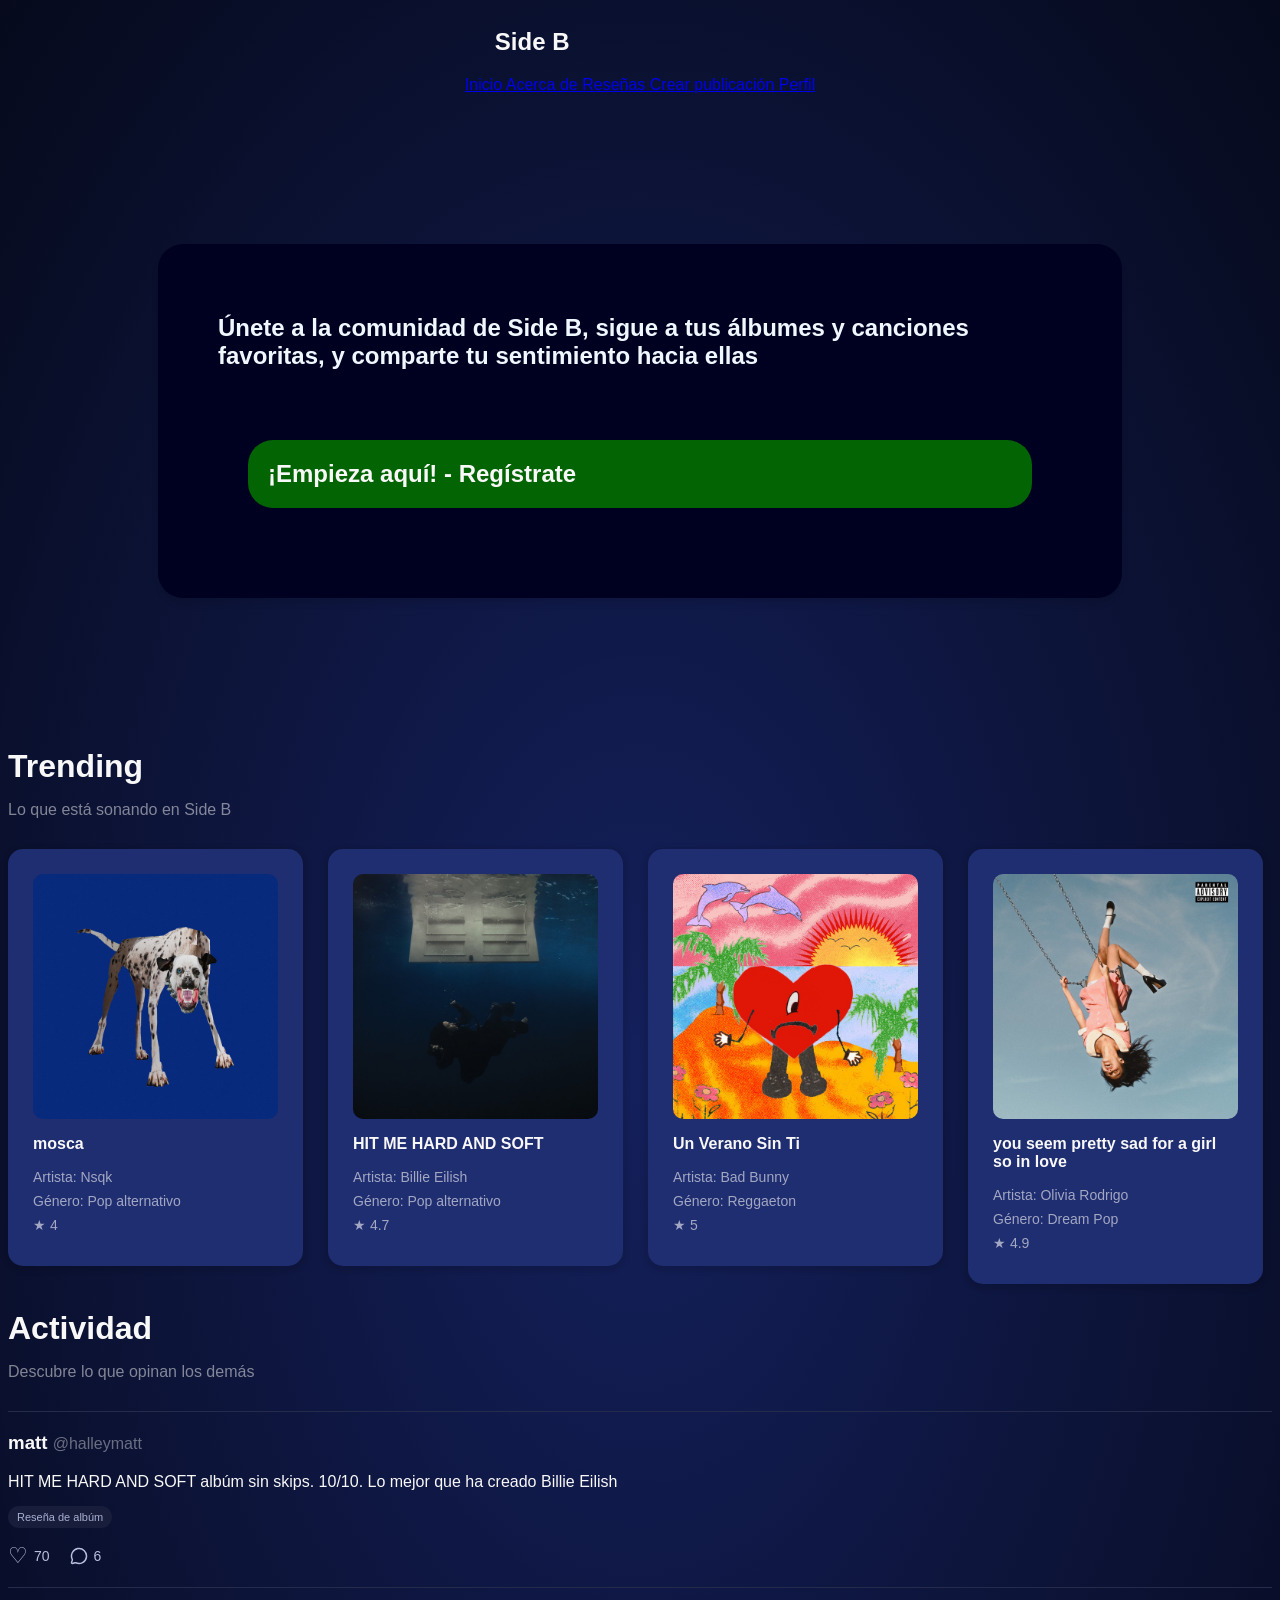
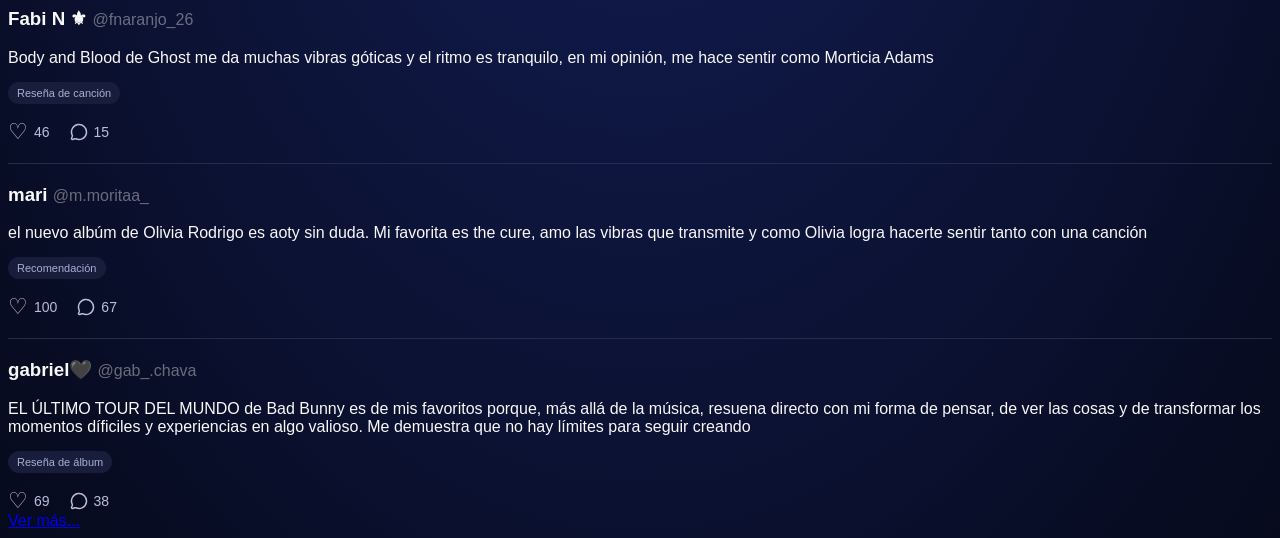
==== html/index.html @ 4a43f132 "Cambio en imagenes de index" ====
<!DOCTYPE html>
<html lang="es">
<head>
    <link rel="stylesheet" href="/css/style.css" >
    <meta charset="UTF-8">
    <meta name="viewport" content="width=device-width, initial-scale=1.0">
    <title>
        Side B
    </title>
</head>
<body>
    <!--Navegador de la página-->
    <nav>
        <div class="navegacion">
        <h1 id="side-b">
            Side B
        </h1>
        <a href="index.html">
            Inicio
        </a>
        <a href="acerca-de.html">
            Acerca de
        </a>
        <a href="resenas.html">
            Reseñas
        </a>
        <a href="crear-publicacion.html">
            Crear publicación
        </a>
        <a href="perfil.html">
            Perfil
        </a>
        </div>
    </nav>
    <!--Biografía de la página-->
    <header>
        <h2 id="biografia">
            Únete a la comunidad de Side B, sigue a tus álbumes y canciones favoritas, y comparte tu sentimiento hacia ellas
        </h2>
        <h2 id="registrate">
            ¡Empieza aquí! - Regístrate
        </h2>

    </header>
    <!--Sección principal de la página-->
    <main>
        <section id="secciones">
            <!--Reseñas en tendencia-->
        <h2>
            Trending
        </h2>
        <p>
            Lo que está sonando en Side B
        </p>
        </section>
        <div class="albumes">

            <!--Álbum Mosca-->
            <div class="album">
                <img 
                    src="/imgs/mosca.jpg"
                    alt="portada-mosca-nsqk">
                    <h3>
                        mosca
                    </h3>
                    <p>
                        Artista: Nsqk
                    </p>
                    <p>
                        Género: Pop alternativo
                    </p>
                    <p>
                        ★ 4
                    </p>
            </div>

            <!--Álbum HIT ME HARD AND SOFT-->
            <div class="album">
                <img 
                    src="/imgs/hmhas.jpg"
                    alt="portada-hit-me-hard-and-soft-billie-eilish">
                    <h3>
                        HIT ME HARD AND SOFT
                    </h3>
                    <p>
                        Artista: Billie Eilish
                    </p>
                    <p>
                        Género: Pop alternativo
                    </p>
                    <p>
                        ★ 4.7
                    </p>
            </div>

            <!--Álbum Un Veran Sin Ti-->
            <div class="album">
                <img 
                    src="/imgs/uvst.jpg"
                    alt="portada-un-verano-sin-ti-bad-bunny">
                    <h3>
                        Un Verano Sin Ti
                    </h3>
                    <p>
                        Artista: Bad Bunny
                    </p>
                    <p>
                        Género: Reggaeton
                    </p>
                    <p>
                        ★ 5
                    </p>
            </div>

            <!--Álbum you seem pretty sad for a girl so in love-->
            <div class="album">
                <img 
                    src="/imgs/yspsfagsil.jpg"
                    alt="portada-you-seem-pretty-sad-for-a-girl-so-in-love-olivia-rodrigo">
                    <h3>
                        you seem pretty sad for a girl so in love
                    </h3>
                    <p>
                        Artista: Olivia Rodrigo
                    </p>
                    <p>
                        Género: Dream Pop
                    </p>
                    <p>
                        ★ 4.9
                    </p>
            </div>
        </div>

        <!--Actividad de otros usuarios-->
        <section id="secciones">
            <h2>
                Actividad
            </h2>
            <p>
                Descubre lo que opinan los demás
            </p>
            <hr>
        </section>

        <!--Publicaciones de la comunidad-->
        <div class="publicaciones">
            <article class="publicacion">
                <h3>
                    matt <span class="username">@halleymatt</span>
                </h3>
                <p>
                    HIT ME HARD AND SOFT albúm sin skips. 10/10. Lo mejor que ha creado Billie Eilish
                </p>
                <span class="categoria">Reseña de albúm</span>
                <div class="interacciones">
                <span class="likes">
                    <span class="corazon">♡</span> 70 
                </span>
                <span class="comentarios">
                    <svg xmlns="http://www.w3.org/2000/svg" width="24" height="24" viewBox="0 0 24 24" fill="none" stroke="currentColor" stroke-width="2" stroke-linecap="round" stroke-linejoin="round" class="lucide lucide-message-circle preview-icon"><path d="M2.992 16.342a2 2 0 0 1 .094 1.167l-1.065 3.29a1 1 0 0 0 1.236 1.168l3.413-.998a2 2 0 0 1 1.099.092 10 10 0 1 0-4.777-4.719"/></svg>
                6 
                </span>
                </div>
            </article>

            <hr>

            <article class="publicacion">
                <h3>
                    Fabi N ⚜ <span class="username">@fnaranjo_26</span>
                </h3>
                <p>
                    Body and Blood de Ghost me da muchas vibras góticas y el ritmo es tranquilo, en mi opinión, me hace sentir como Morticia Adams
                </p>
                <span class="categoria">Reseña de canción</span>
                <div class="interacciones">
                <span class="likes">
                    <span class="corazon">♡</span> 46 
                </span>
                <span class="comentarios">
                    <svg xmlns="http://www.w3.org/2000/svg" width="24" height="24" viewBox="0 0 24 24" fill="none" stroke="currentColor" stroke-width="2" stroke-linecap="round" stroke-linejoin="round" class="lucide lucide-message-circle preview-icon"><path d="M2.992 16.342a2 2 0 0 1 .094 1.167l-1.065 3.29a1 1 0 0 0 1.236 1.168l3.413-.998a2 2 0 0 1 1.099.092 10 10 0 1 0-4.777-4.719"/></svg>
                15 
                </span>
                </div>
            </article>
            
            <hr>

            <article class="publicacion">
                <h3>
                    mari <span class="username">@m.moritaa_</span>
                </h3>
                <p>
                    el nuevo albúm de Olivia Rodrigo es aoty sin duda. Mi favorita es the cure, amo las vibras que transmite y como Olivia logra hacerte sentir tanto con una canción
                </p>
                <span class="categoria">Recomendación</span>
                <div class="interacciones">
                <span class="likes">
                    <span class="corazon">♡</span> 100 
                </span>
                <span class="comentarios">
                    <svg xmlns="http://www.w3.org/2000/svg" width="24" height="24" viewBox="0 0 24 24" fill="none" stroke="currentColor" stroke-width="2" stroke-linecap="round" stroke-linejoin="round" class="lucide lucide-message-circle preview-icon"><path d="M2.992 16.342a2 2 0 0 1 .094 1.167l-1.065 3.29a1 1 0 0 0 1.236 1.168l3.413-.998a2 2 0 0 1 1.099.092 10 10 0 1 0-4.777-4.719"/></svg>
                67 
                </span>
                </div>
            </article>
            
            <hr>

            <article class="publicacion">
                <h3>
                    gabriel🖤 <span class="username">@gab_.chava</span>
                </h3>
                <p>
                    EL ÚLTIMO TOUR DEL MUNDO de Bad Bunny es de mis favoritos porque, más allá de la música, 
                    resuena directo con mi forma de pensar, de ver las cosas y de transformar los momentos
                     díficiles y experiencias en algo valioso. Me demuestra que no hay límites para seguir 
                     creando
                </p>
                <span class="categoria">Reseña de álbum</span>
                <div class="interacciones">
                <span class="likes">
                    <span class="corazon">♡</span> 69 
                </span>
                <span class="comentarios">
                    <svg xmlns="http://www.w3.org/2000/svg" width="24" height="24" viewBox="0 0 24 24" fill="none" stroke="currentColor" stroke-width="2" stroke-linecap="round" stroke-linejoin="round" class="lucide lucide-message-circle preview-icon"><path d="M2.992 16.342a2 2 0 0 1 .094 1.167l-1.065 3.29a1 1 0 0 0 1.236 1.168l3.413-.998a2 2 0 0 1 1.099.092 10 10 0 1 0-4.777-4.719"/></svg>
                38 
                </span>
                </div>
            </article>
        </div>
        <div>
            <a href="reseñas.html">Ver más...</a>
        </div>
    </main>
</body>
 
</html>
---- css/style.css ----
body{
    font-family: arial;
    color: rgba(249, 248, 248);
    background: radial-gradient(#14205c, #060a1c);
    
}
nav{
    display: flex;
    justify-content: center;
    align-items: center;
    
}
.navegacion{
    padding: 0px 35px 0px 35px;
}
#side-b{
    padding: 0px 67px 0px 30px;
}
#biografia{
    color:aliceblue;
    
}
#registrate{
    background-color: rgb(3, 100, 3);
    padding: 20px;
    margin: 70px 50px 50px 30px;
    border-radius: 25px;
    transition: transform 0.3s ease;
}
#registrate:hover{
    transform: translateY(-5px)
}
header{
    background-color: rgb(0, 0, 33);
    border-radius: 25px;
    box-shadow: 0 6px 6px rgba(0, 0, 0, 0.1);
    padding: 40px;
    padding-top: 50px;
    padding-left: 60px;
    margin: 150px;
}
#secciones h2{
    font-size: 32px;
    margin-bottom: 0px;
}
#secciones p{
    font-size: 16px;
    margin-bottom: 30px;
    opacity: 50%;
}
.albumes{
    display: flex; 
    flex-direction: row;
    gap: 25px;
    align-items: flex-start;
}
.album{
    background-color:#1f2d71 ;
    padding: 25px;
    width: 295px;
    justify-content: center;
    border-radius: 15px;
    box-sizing: border-box;
    box-shadow: 0 2px 4px 4px rgba(0, 0, 0, 0.1);
    transition: transform 0.3s ease;
}
.album:hover{
    transform: translateY(-5px);
}
.album img{
    width: 100%;
    aspect-ratio: 1 / 1;
    object-fit: cover;
    border-radius: 10px;
    display: block;
}
.album h3{
    font-size: 16px;
}
.album p{
    font-size: 14px;
    margin: 8px 0;
    opacity: 60%;
}
.categoria {
    font-size: 11px;
    color: #a9afd0;
    background-color: #171d3b;
    padding: 5px 9px;
    border-radius: 20px;
    white-space: nowrap;
}
.interacciones{
    display: flex;
    align-items: center;
    gap: 20px;
    margin-top: 20px;
    color: #b8bfdc;
    font-size: 14px;
}
.likes,
.comentarios {
    display: inline-flex;
    align-items: center;
    gap: 6px;
}

.corazon {
    font-size: 22px;
    line-height: 1;
}

.comentarios svg {
    width: 18px;
    height: 18px;
    flex-shrink: 0;
}
hr{
    border: none;
    border-top: 1.5px solid #252b4a;
    margin: 20px 0;
}
.username{
    opacity: 40%;
    font-weight: lighter;
    font-size: 16px;
}
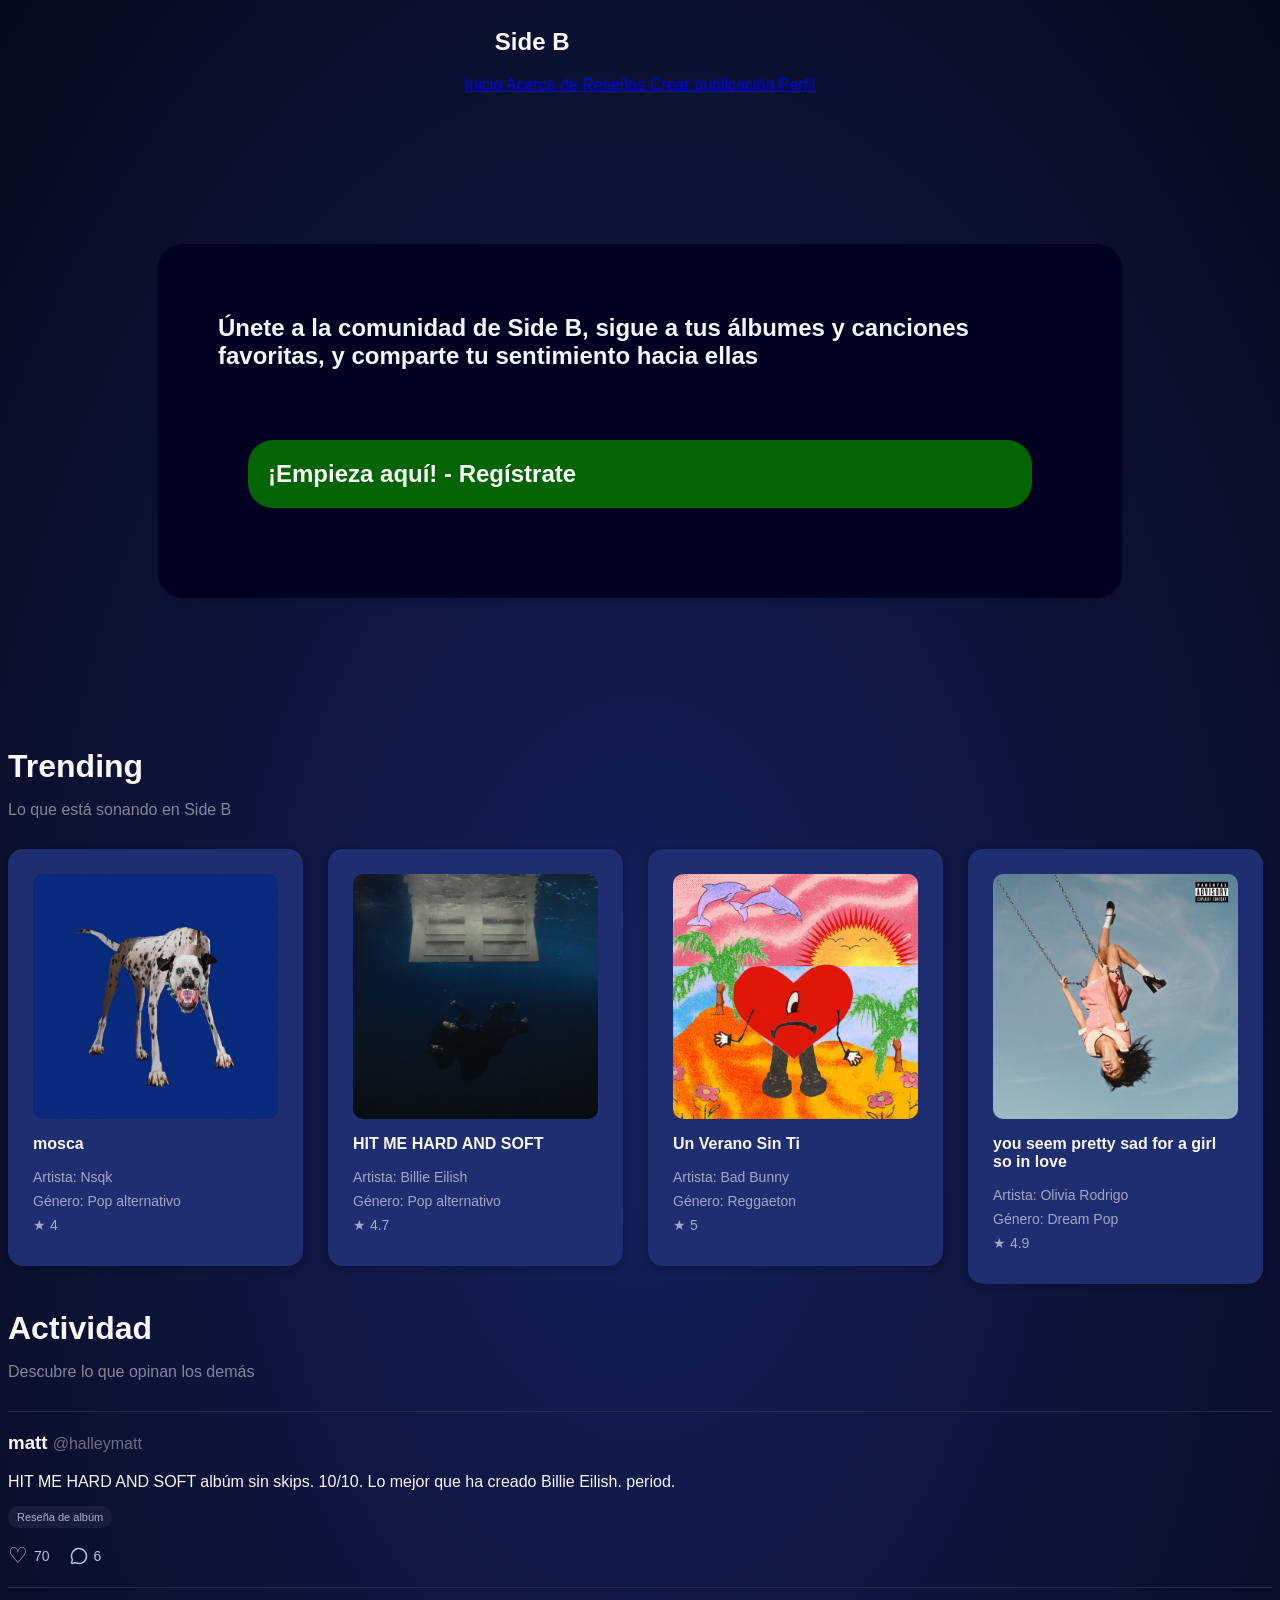
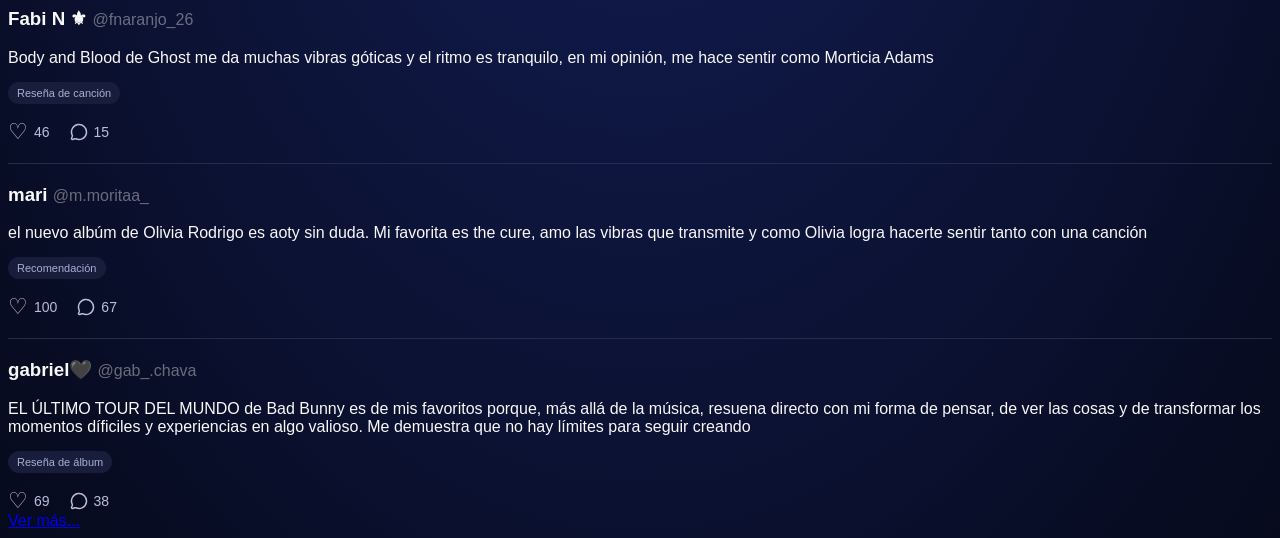
==== commit 6166827d: "Se añadieron comentarios a los archivos" ====
--- a/html/index.html
+++ b/html/index.html
@@ -9,7 +9,7 @@
     </title>
 </head>
 <body>
-    <!--Navegador de la página-->
+    <!--Navegador de secciones-->
     <nav>
         <div class="navegacion">
         <h1 id="side-b">
@@ -32,7 +32,7 @@
         </a>
         </div>
     </nav>
-    <!--Biografía de la página-->
+    <!--Breve biografía de la página-->
     <header>
         <h2 id="biografia">
             Únete a la comunidad de Side B, sigue a tus álbumes y canciones favoritas, y comparte tu sentimiento hacia ellas
@@ -57,18 +57,23 @@
 
             <!--Álbum Mosca-->
             <div class="album">
+                <!--Portada del album-->
                 <img 
                     src="/imgs/mosca.jpg"
                     alt="portada-mosca-nsqk">
+                    <!--Nombre del album-->
                     <h3>
                         mosca
                     </h3>
+                    <!--Nombre del artista-->
                     <p>
                         Artista: Nsqk
                     </p>
+                    <!--Genero del album-->
                     <p>
                         Género: Pop alternativo
                     </p>
+                    <!--Promedio de reseñas-->
                     <p>
                         ★ 4
                     </p>
@@ -76,18 +81,23 @@
 
             <!--Álbum HIT ME HARD AND SOFT-->
             <div class="album">
+                <!--Portada del album-->
                 <img 
                     src="/imgs/hmhas.jpg"
                     alt="portada-hit-me-hard-and-soft-billie-eilish">
+                    <!--Nombre del album-->
                     <h3>
                         HIT ME HARD AND SOFT
                     </h3>
+                    <!--Nombre del artista-->
                     <p>
                         Artista: Billie Eilish
                     </p>
+                    <!--Genero del album-->
                     <p>
                         Género: Pop alternativo
                     </p>
+                    <!--Promedio de reseñas-->
                     <p>
                         ★ 4.7
                     </p>
@@ -95,18 +105,23 @@
 
             <!--Álbum Un Veran Sin Ti-->
             <div class="album">
+                <!--Portada del album-->
                 <img 
                     src="/imgs/uvst.jpg"
                     alt="portada-un-verano-sin-ti-bad-bunny">
+                    <!--Nombre del album-->
                     <h3>
                         Un Verano Sin Ti
                     </h3>
+                    <!--Nombre del artista-->
                     <p>
                         Artista: Bad Bunny
                     </p>
+                    <!--Genero del album-->
                     <p>
                         Género: Reggaeton
                     </p>
+                    <!--Promedio de reseñas-->
                     <p>
                         ★ 5
                     </p>
@@ -114,18 +129,23 @@
 
             <!--Álbum you seem pretty sad for a girl so in love-->
             <div class="album">
+                <!--Portada del album-->
                 <img 
                     src="/imgs/yspsfagsil.jpg"
                     alt="portada-you-seem-pretty-sad-for-a-girl-so-in-love-olivia-rodrigo">
+                    <!--Nombre del album-->
                     <h3>
                         you seem pretty sad for a girl so in love
                     </h3>
+                    <!--Nombre del artista-->
                     <p>
                         Artista: Olivia Rodrigo
                     </p>
+                    <!--Genero del album-->
                     <p>
                         Género: Dream Pop
                     </p>
+                    <!--Promedio de reseñas-->
                     <p>
                         ★ 4.9
                     </p>
@@ -146,13 +166,17 @@
         <!--Publicaciones de la comunidad-->
         <div class="publicaciones">
             <article class="publicacion">
+                <!--Nombre de usuario-->
                 <h3>
                     matt <span class="username">@halleymatt</span>
                 </h3>
-                <p>
-                    HIT ME HARD AND SOFT albúm sin skips. 10/10. Lo mejor que ha creado Billie Eilish
-                </p>
+                <!--Contenido de la publicacion-->
+                <p>
+                    HIT ME HARD AND SOFT albúm sin skips. 10/10. Lo mejor que ha creado Billie Eilish. period.
+                </p>
+                <!--Categoria de la publicacion-->
                 <span class="categoria">Reseña de albúm</span>
+                <!--Apartado de likes y comentarios-->
                 <div class="interacciones">
                 <span class="likes">
                     <span class="corazon">♡</span> 70 
@@ -167,13 +191,17 @@
             <hr>
 
             <article class="publicacion">
+                <!--Nombre de usuario-->
                 <h3>
                     Fabi N ⚜ <span class="username">@fnaranjo_26</span>
                 </h3>
+                <!--Contenido de la publicacion-->
                 <p>
                     Body and Blood de Ghost me da muchas vibras góticas y el ritmo es tranquilo, en mi opinión, me hace sentir como Morticia Adams
                 </p>
+                <!--Categoria de la publicacion-->
                 <span class="categoria">Reseña de canción</span>
+                <!--Apartado de likes y comentarios-->
                 <div class="interacciones">
                 <span class="likes">
                     <span class="corazon">♡</span> 46 
@@ -188,13 +216,17 @@
             <hr>
 
             <article class="publicacion">
+                <!--Nombre de usuario-->
                 <h3>
                     mari <span class="username">@m.moritaa_</span>
                 </h3>
+                <!--Contenido de la publicacion-->
                 <p>
                     el nuevo albúm de Olivia Rodrigo es aoty sin duda. Mi favorita es the cure, amo las vibras que transmite y como Olivia logra hacerte sentir tanto con una canción
                 </p>
+                <!--Categoria de la publicacion-->
                 <span class="categoria">Recomendación</span>
+                <!--Apartado de likes y comentarios-->
                 <div class="interacciones">
                 <span class="likes">
                     <span class="corazon">♡</span> 100 
@@ -209,16 +241,20 @@
             <hr>
 
             <article class="publicacion">
+                <!--Nombre de usuario-->
                 <h3>
                     gabriel🖤 <span class="username">@gab_.chava</span>
                 </h3>
+                <!--Contenido de la publicacion-->
                 <p>
                     EL ÚLTIMO TOUR DEL MUNDO de Bad Bunny es de mis favoritos porque, más allá de la música, 
                     resuena directo con mi forma de pensar, de ver las cosas y de transformar los momentos
                      díficiles y experiencias en algo valioso. Me demuestra que no hay límites para seguir 
                      creando
                 </p>
+                <!--Categoria de la publicacion-->
                 <span class="categoria">Reseña de álbum</span>
+                <!--Apartado de likes y comentarios-->
                 <div class="interacciones">
                 <span class="likes">
                     <span class="corazon">♡</span> 69 
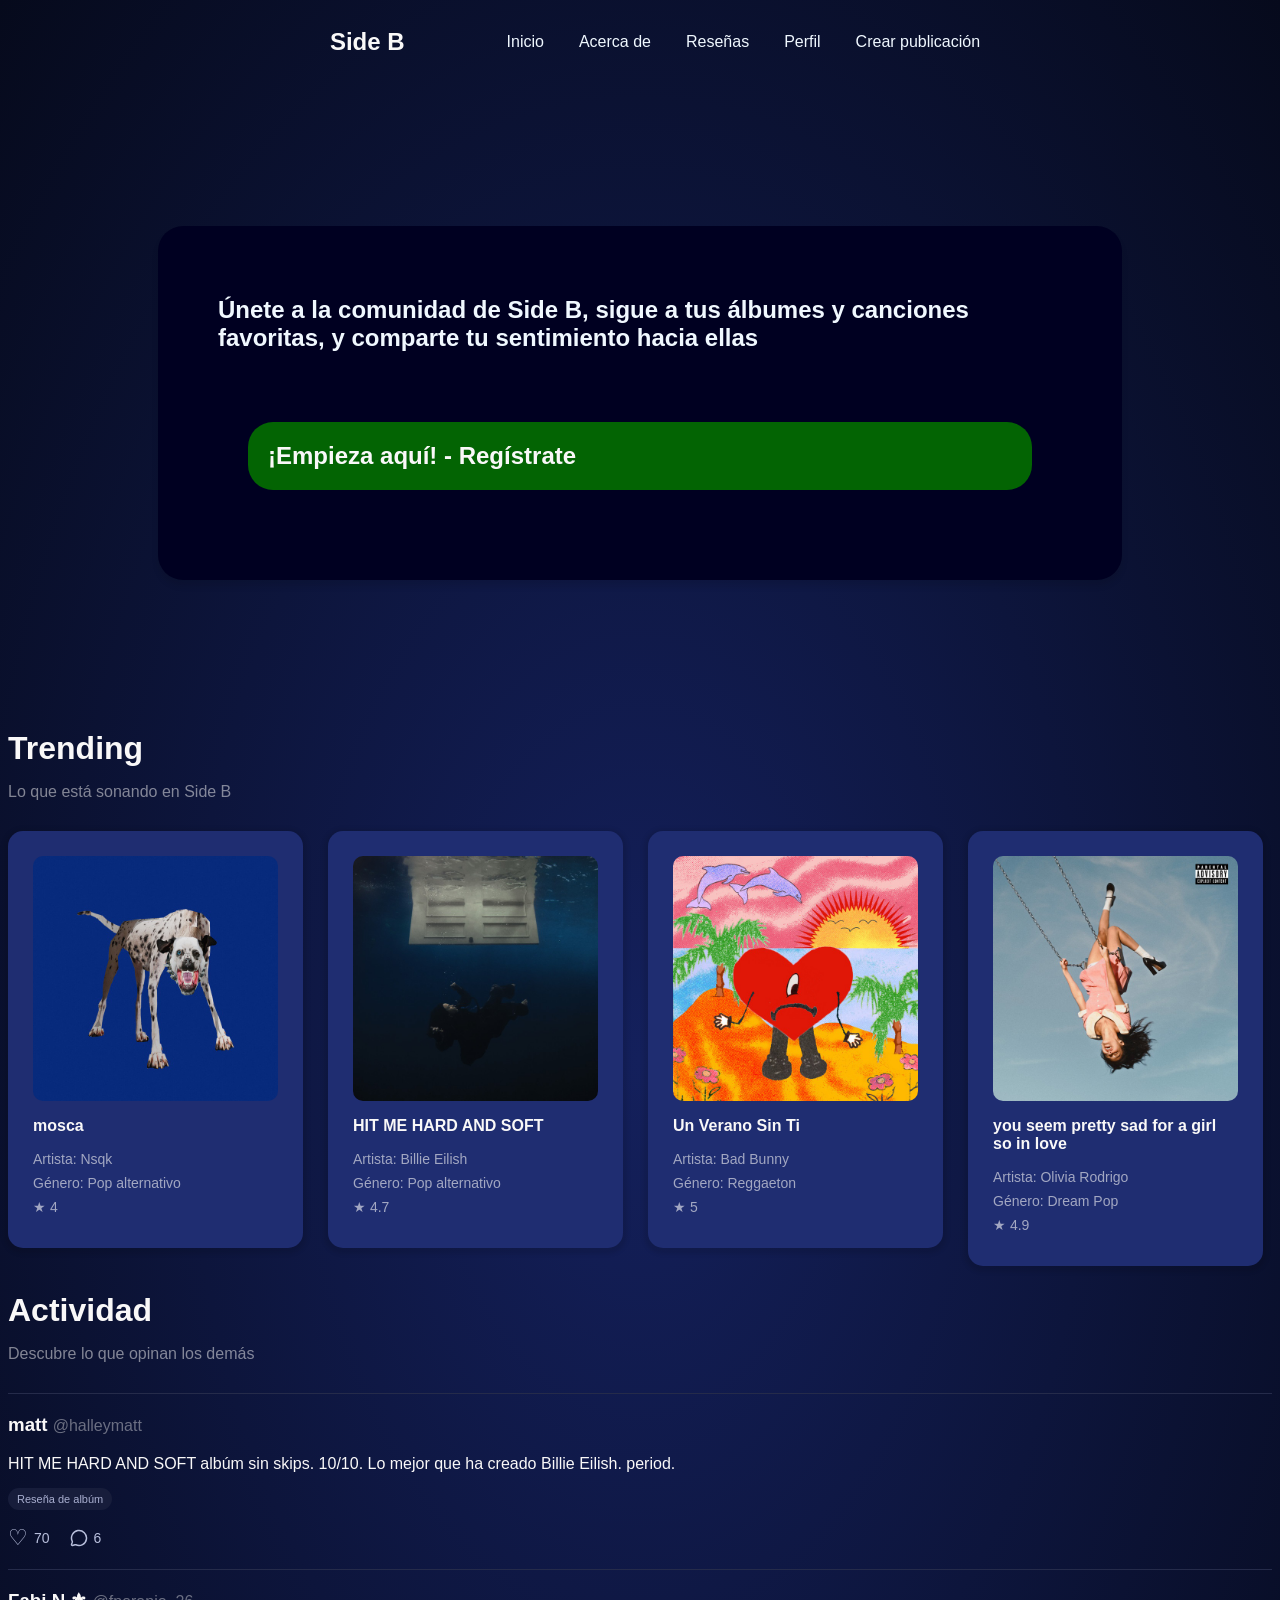
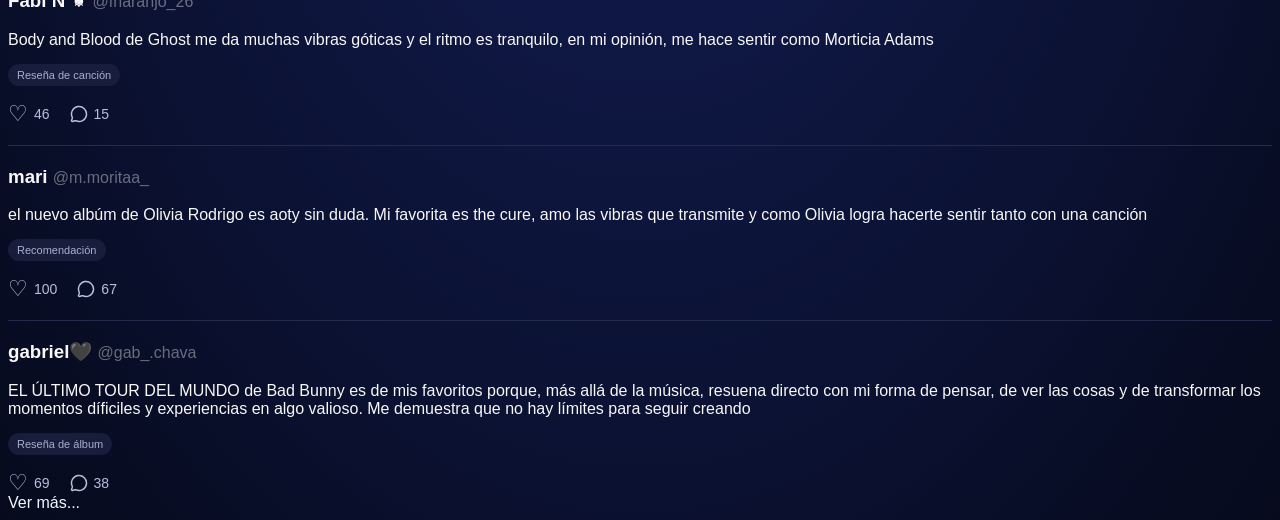
==== commit 4ac4d602: "Se mmodifico el orden de los enlaces de navegacion" ====
--- a/html/index.html
+++ b/html/index.html
@@ -24,11 +24,11 @@
         <a href="resenas.html">
             Reseñas
         </a>
+        <a href="perfil.html">
+            Perfil
+        </a>
         <a href="crear-publicacion.html">
             Crear publicación
-        </a>
-        <a href="perfil.html">
-            Perfil
         </a>
         </div>
     </nav>
@@ -267,7 +267,7 @@
             </article>
         </div>
         <div>
-            <a href="reseñas.html">Ver más...</a>
+            <a href="resenas.html">Ver más...</a>
         </div>
     </main>
 </body>
--- a/css/style.css
+++ b/css/style.css
@@ -10,7 +10,15 @@
     align-items: center;
     
 }
+a{
+    text-decoration: none;
+    color: rgb(240, 248, 255);
+}
 .navegacion{
+    display: flex;
+    justify-content: center;
+    align-items: center;
+    gap: 35px;
     padding: 0px 35px 0px 35px;
 }
 #side-b{
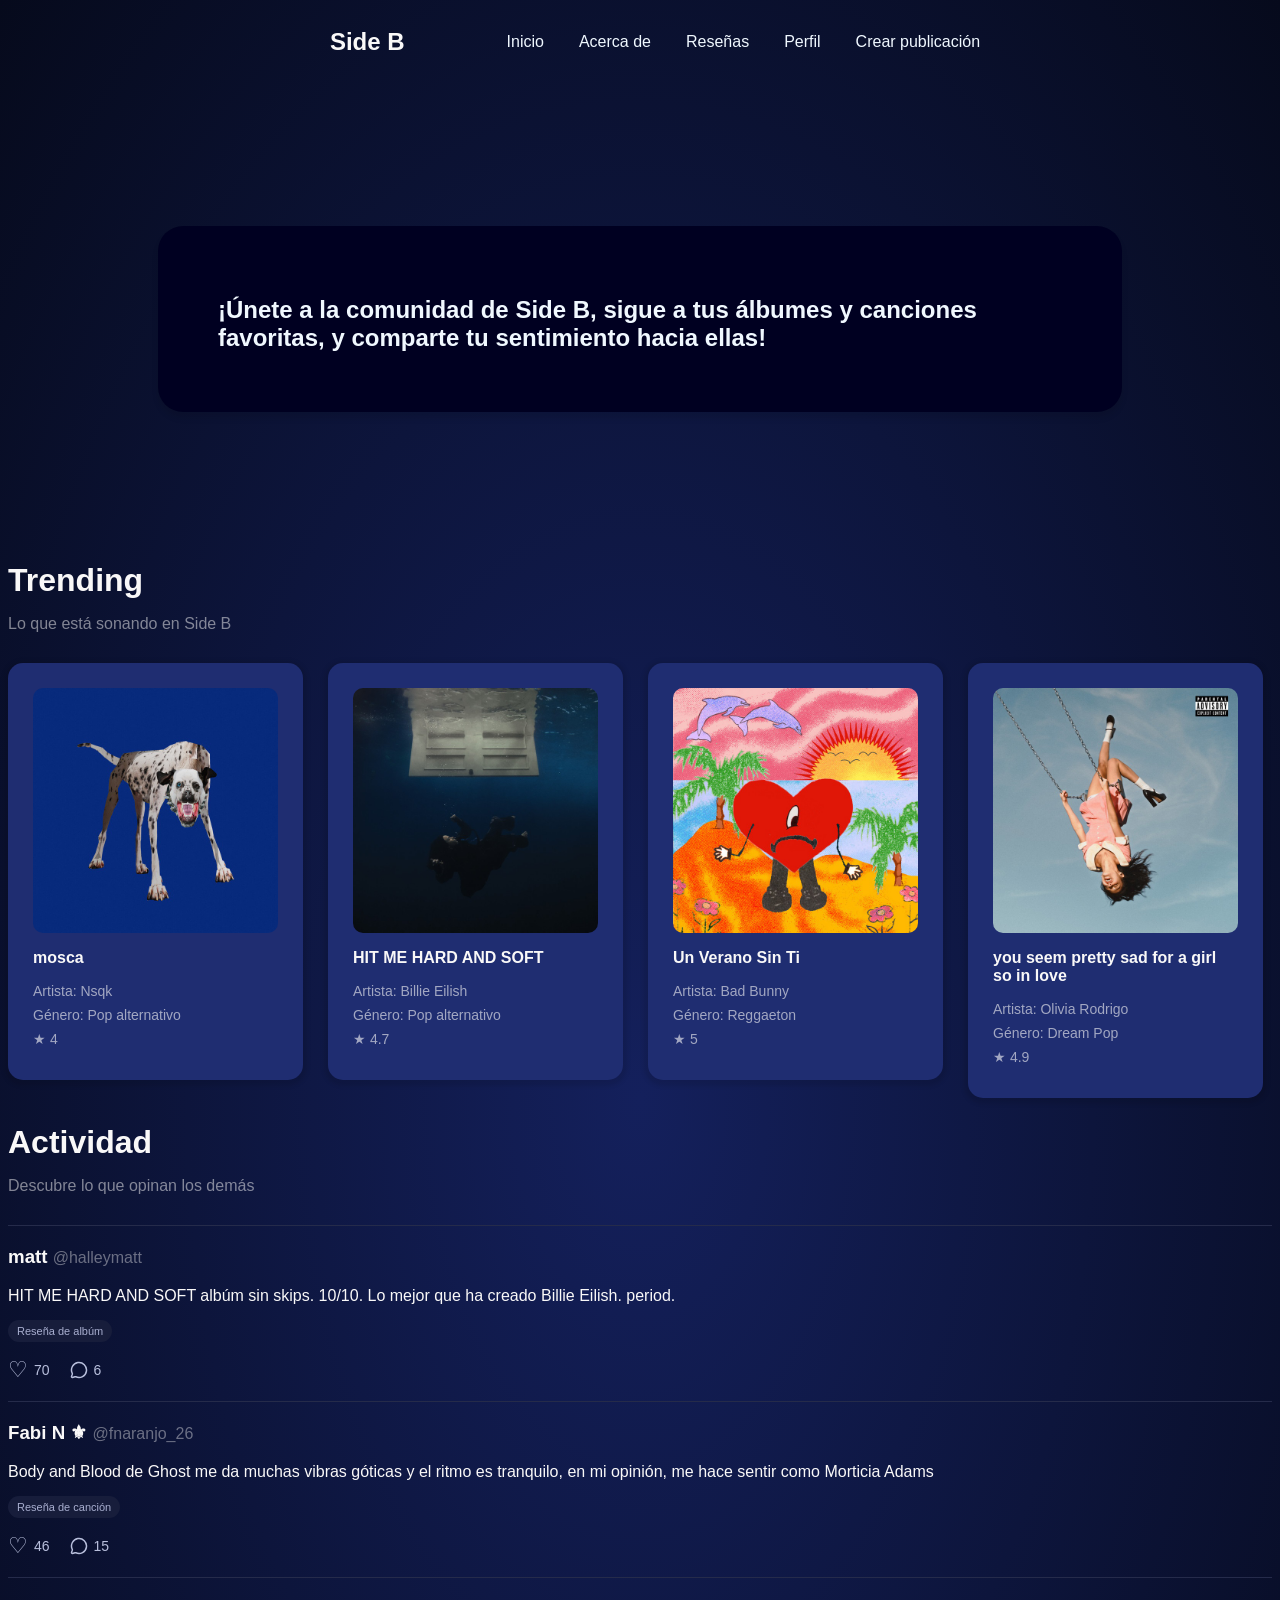
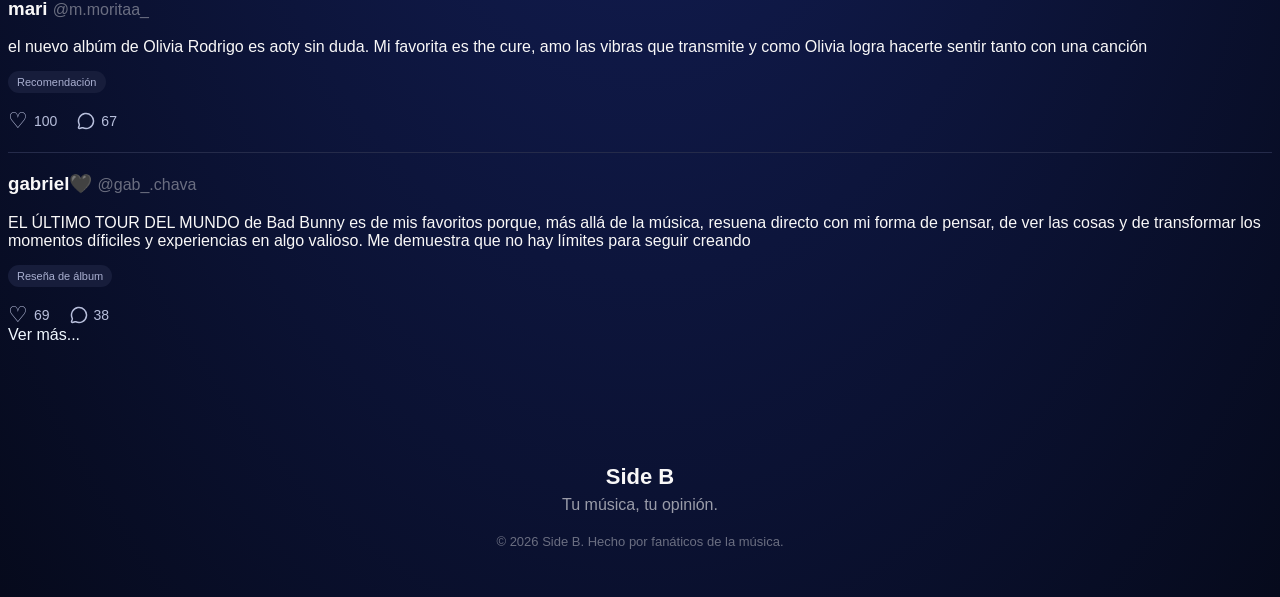
==== commit a9900e2b: "Se agrego footer a los archivos y hover a los enlaces" ====
--- a/html/index.html
+++ b/html/index.html
@@ -35,16 +35,14 @@
     <!--Breve biografía de la página-->
     <header>
         <h2 id="biografia">
-            Únete a la comunidad de Side B, sigue a tus álbumes y canciones favoritas, y comparte tu sentimiento hacia ellas
-        </h2>
-        <h2 id="registrate">
-            ¡Empieza aquí! - Regístrate
+            ¡Únete a la comunidad de Side B, sigue a tus álbumes y canciones favoritas, 
+            y comparte tu sentimiento hacia ellas!
         </h2>
 
     </header>
     <!--Sección principal de la página-->
     <main>
-        <section id="secciones">
+        <section class="secciones">
             <!--Reseñas en tendencia-->
         <h2>
             Trending
@@ -153,7 +151,7 @@
         </div>
 
         <!--Actividad de otros usuarios-->
-        <section id="secciones">
+        <section class="secciones">
             <h2>
                 Actividad
             </h2>
@@ -271,6 +269,12 @@
         </div>
     </main>
 </body>
- 
+ <footer>
+    <div class="footer-contenido">
+        <p class="footer-nombre">Side B</p>
+        <p class="footer-lema">Tu música, tu opinión.</p>
+        <p class="footer-copy">© 2026 Side B. Hecho por fanáticos de la música.</p>
+    </div>
+</footer>
 </html>
  
--- a/css/style.css
+++ b/css/style.css
@@ -13,6 +13,11 @@
 a{
     text-decoration: none;
     color: rgb(240, 248, 255);
+    transition: transform 0.3s ease;
+}
+a:hover{
+    transform: scale(1.1);
+    color: #4ee1b0;
 }
 .navegacion{
     display: flex;
@@ -28,16 +33,7 @@
     color:aliceblue;
     
 }
-#registrate{
-    background-color: rgb(3, 100, 3);
-    padding: 20px;
-    margin: 70px 50px 50px 30px;
-    border-radius: 25px;
-    transition: transform 0.3s ease;
-}
-#registrate:hover{
-    transform: translateY(-5px)
-}
+
 header{
     background-color: rgb(0, 0, 33);
     border-radius: 25px;
@@ -47,11 +43,11 @@
     padding-left: 60px;
     margin: 150px;
 }
-#secciones h2{
+.secciones h2{
     font-size: 32px;
     margin-bottom: 0px;
 }
-#secciones p{
+.secciones p{
     font-size: 16px;
     margin-bottom: 30px;
     opacity: 50%;
@@ -133,3 +129,23 @@
     font-weight: lighter;
     font-size: 16px;
 }
+footer{
+    margin-top: 80px;
+    padding: 40px 20px;
+    
+    text-align: center;
+}
+.footer-nombre{
+    font-size: 22px;
+    font-weight: bold;
+    margin: 0;
+}
+.footer-lema{
+    opacity: 60%;
+    margin: 6px 0 20px;
+}
+.footer-copy{
+    font-size: 13px;
+    opacity: 40%;
+    margin: 0;
+}
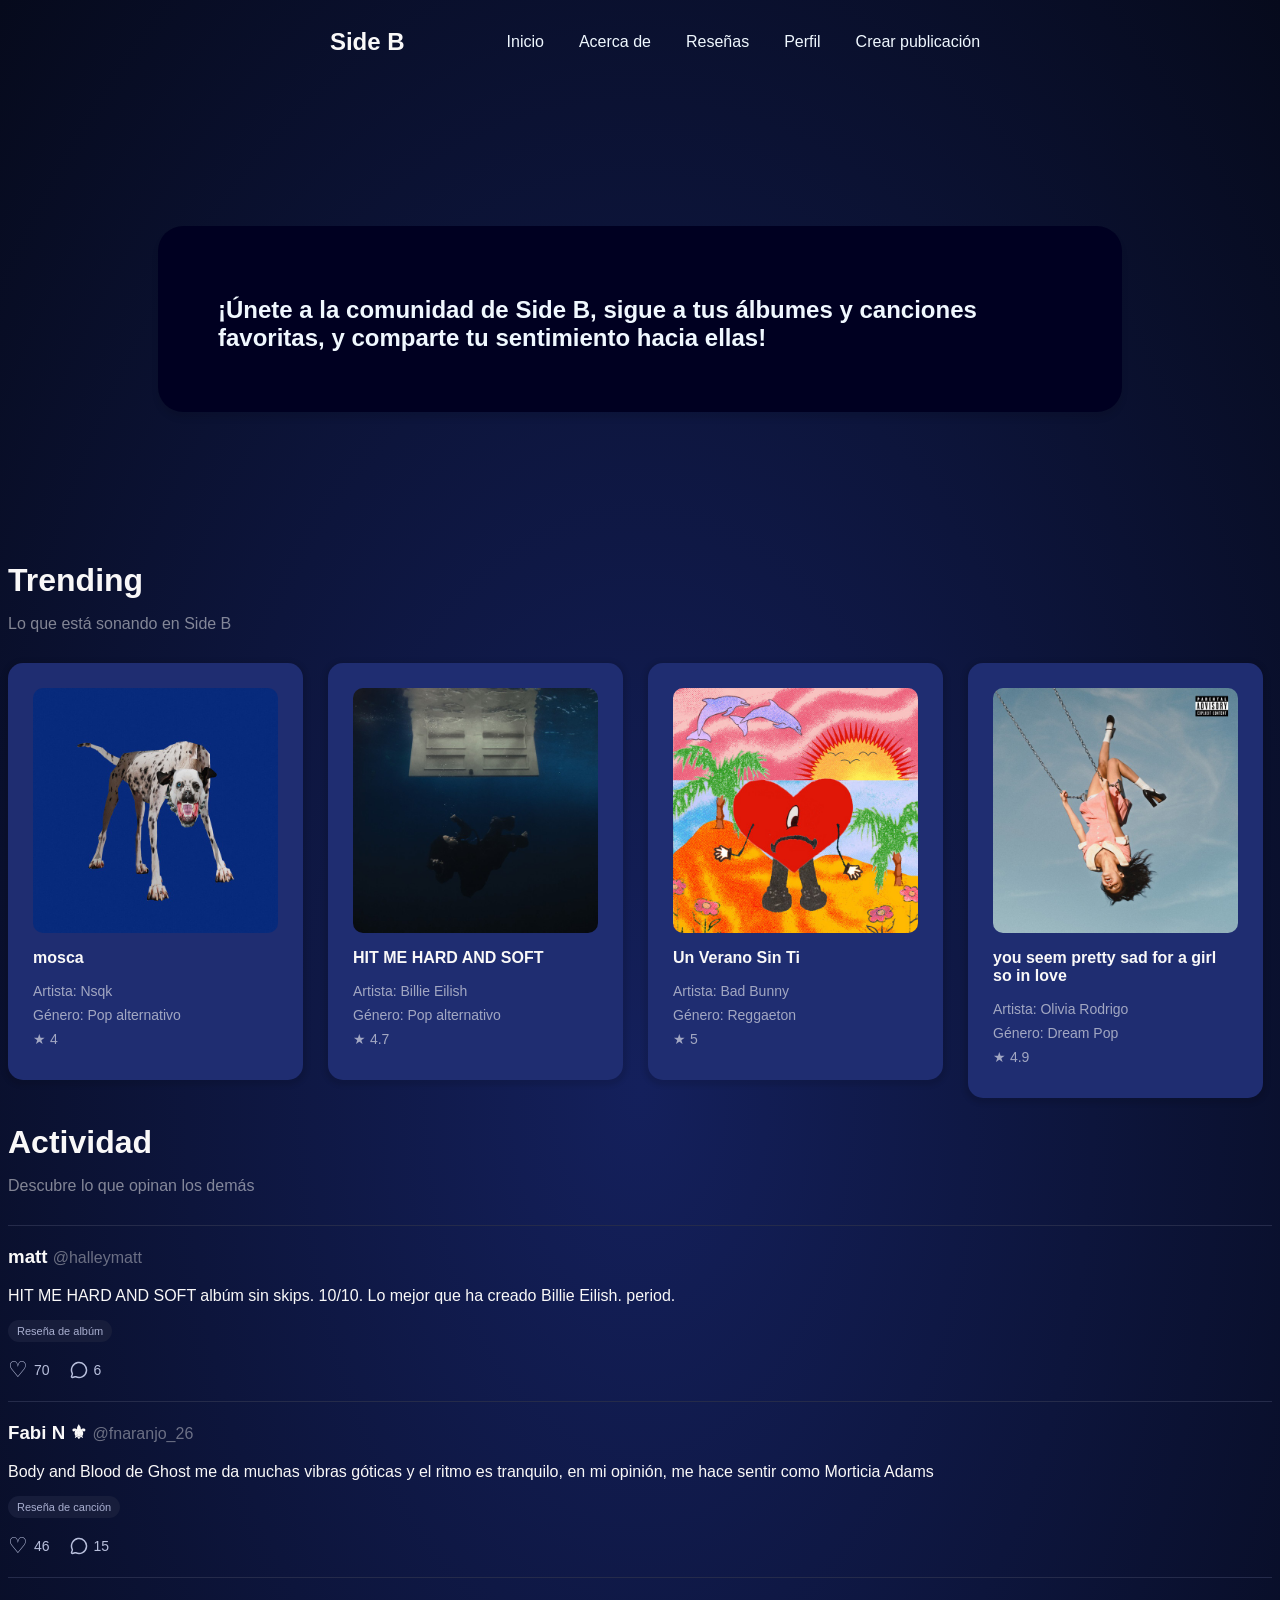
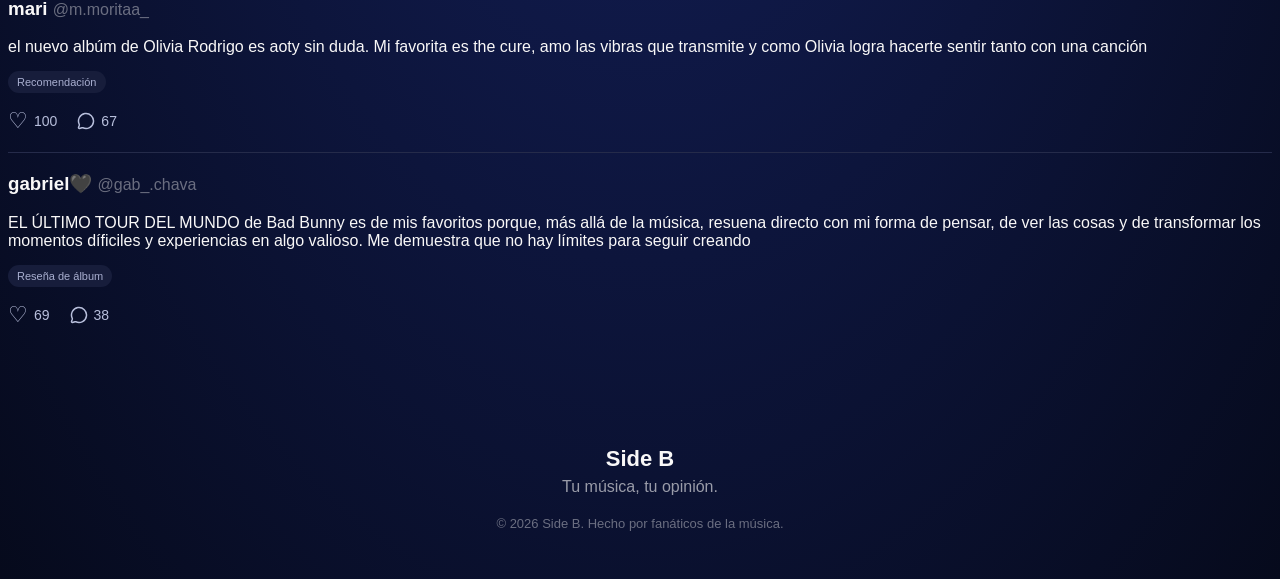
==== commit 9fab9249: "Se elimino el enalce de ver mas reseñas" ====
--- a/html/index.html
+++ b/html/index.html
@@ -264,9 +264,6 @@
                 </div>
             </article>
         </div>
-        <div>
-            <a href="resenas.html">Ver más...</a>
-        </div>
     </main>
 </body>
  <footer>
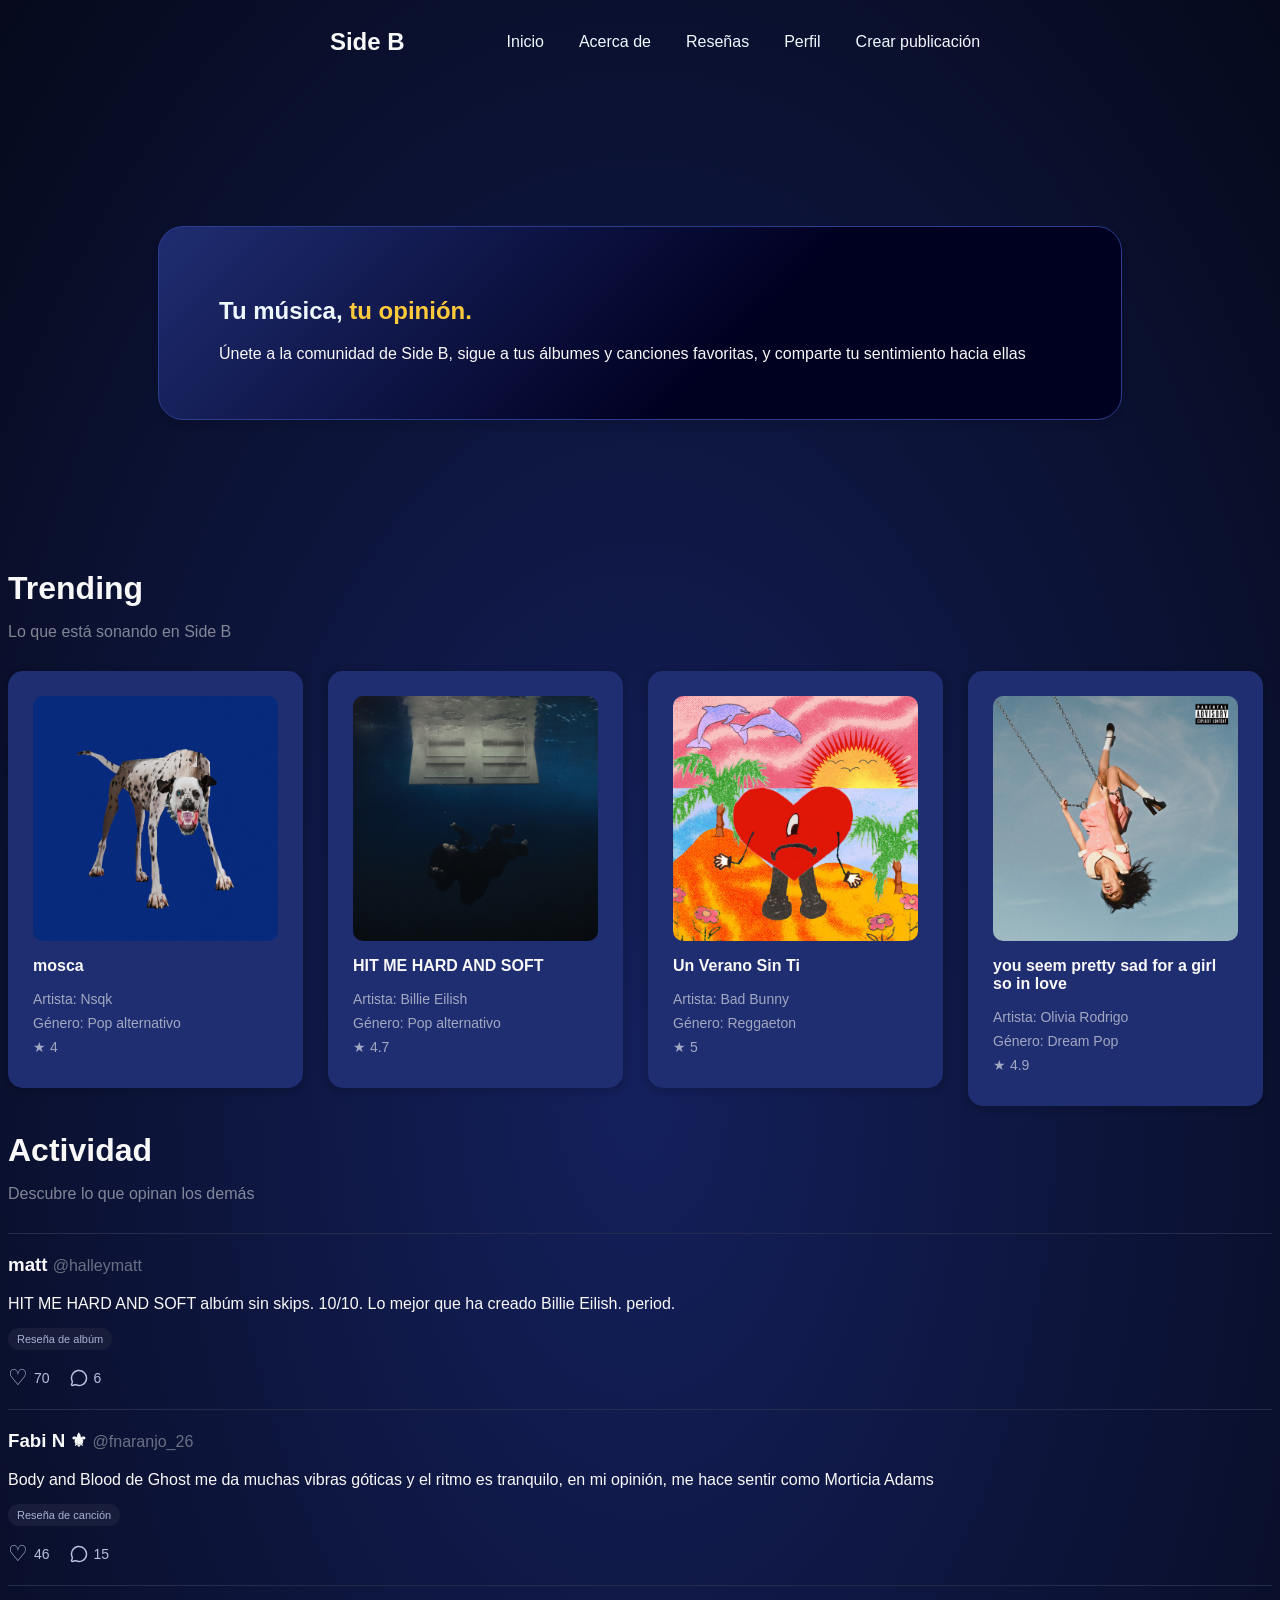
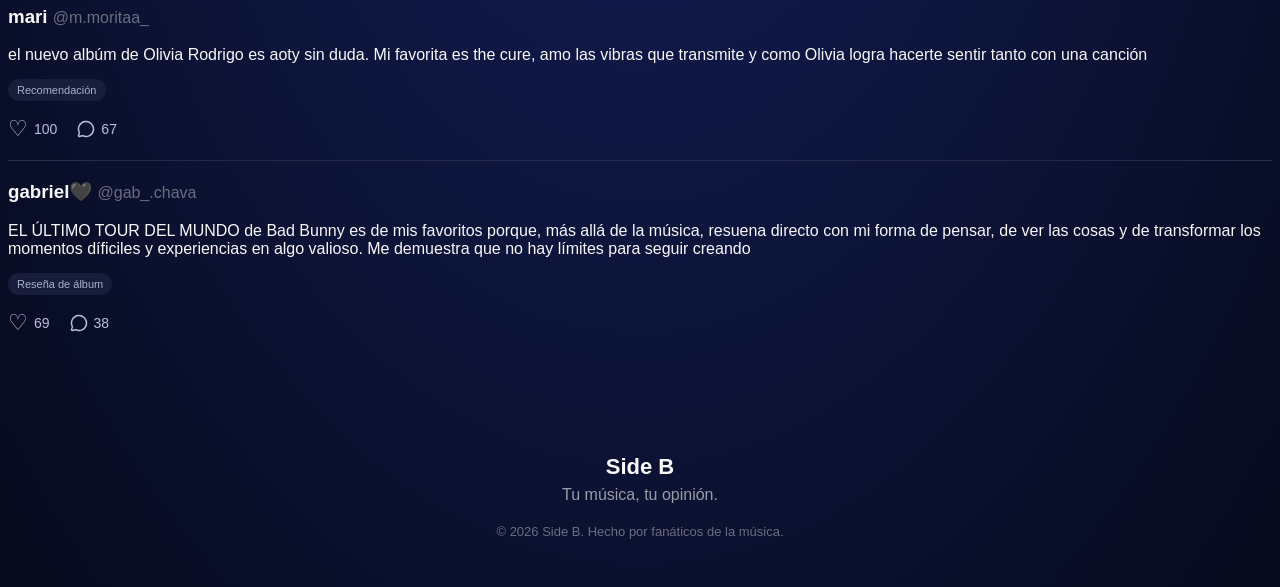
==== commit d6c39211: "Se modifico la biografia de index.html" ====
--- a/html/index.html
+++ b/html/index.html
@@ -34,10 +34,9 @@
     </nav>
     <!--Breve biografía de la página-->
     <header>
-        <h2 id="biografia">
-            ¡Únete a la comunidad de Side B, sigue a tus álbumes y canciones favoritas, 
-            y comparte tu sentimiento hacia ellas!
-        </h2>
+        <h2 id="biografia">Tu música, <span class="resaltado">tu opinión.</span></h2>
+        <p>Únete a la comunidad de Side B, sigue a tus álbumes y canciones favoritas, 
+            y comparte tu sentimiento hacia ellas</p>
 
     </header>
     <!--Sección principal de la página-->
--- a/css/style.css
+++ b/css/style.css
@@ -35,7 +35,8 @@
 }
 
 header{
-    background-color: rgb(0, 0, 33);
+    background: linear-gradient(135deg, #1f2d71, rgb(0, 0, 33) 60%);
+    border: 1px solid #2c3c8f;
     border-radius: 25px;
     box-shadow: 0 6px 6px rgba(0, 0, 0, 0.1);
     padding: 40px;
@@ -148,4 +149,71 @@
     font-size: 13px;
     opacity: 40%;
     margin: 0;
+}
+
+#acerca, #funciones, #idea{
+    width: min(1000px, calc(100% - 60px));
+    margin: 0 auto;
+}
+#acerca{
+    padding: 90px 0 60px;
+    text-align: center;
+}
+#acerca h2{
+    font-size: 36px;
+    line-height: 1.1;
+    margin: 0 0 25px;
+}
+.resaltado{
+    color: #ffc93c;
+}
+#acerca p{
+    max-width: 680%;
+    line-height: 1.7;
+    margin: 0 auto 18px;
+    font-size: 19px;
+}
+#funciones{
+    display: grid;
+    grid-template-columns: repeat(3, 1fr);
+    gap: 25px;
+    padding-bottom: 70px;
+}
+#funciones h2{
+    grid-column: 1 / -1;
+    text-align: center;
+    font-size: 32px;
+    margin: 0 0 15px;
+}
+.tarjeta-funciones{
+    background-color: rgb(30, 43, 110);
+    padding: 30px;
+    border-radius: 20px;
+    box-shadow: 4px 4px 10px rgba(0, 0, 0, 0.1);
+    transition: transform 0.3s ease;
+}
+.tarjeta-funciones:hover{
+    transform: scale(1.02);
+}
+#opiniones{
+    font-size: 20px;
+    color: rgb(250, 83, 117);
+}
+#calificar{
+    font-size: 20px;
+    color: rgb(208, 250, 83);
+}
+#descubrir{
+    font-size: 20px;
+    color: rgb(83, 225, 250);
+}
+#idea{
+    margin-bottom: 90px;
+    padding: 50px;
+    background-color: rgb(0, 0, 33);
+    border-radius: 20px;
+}
+#idea h3{
+    margin: 0 0 15px;
+    font-size: 28px;
 }
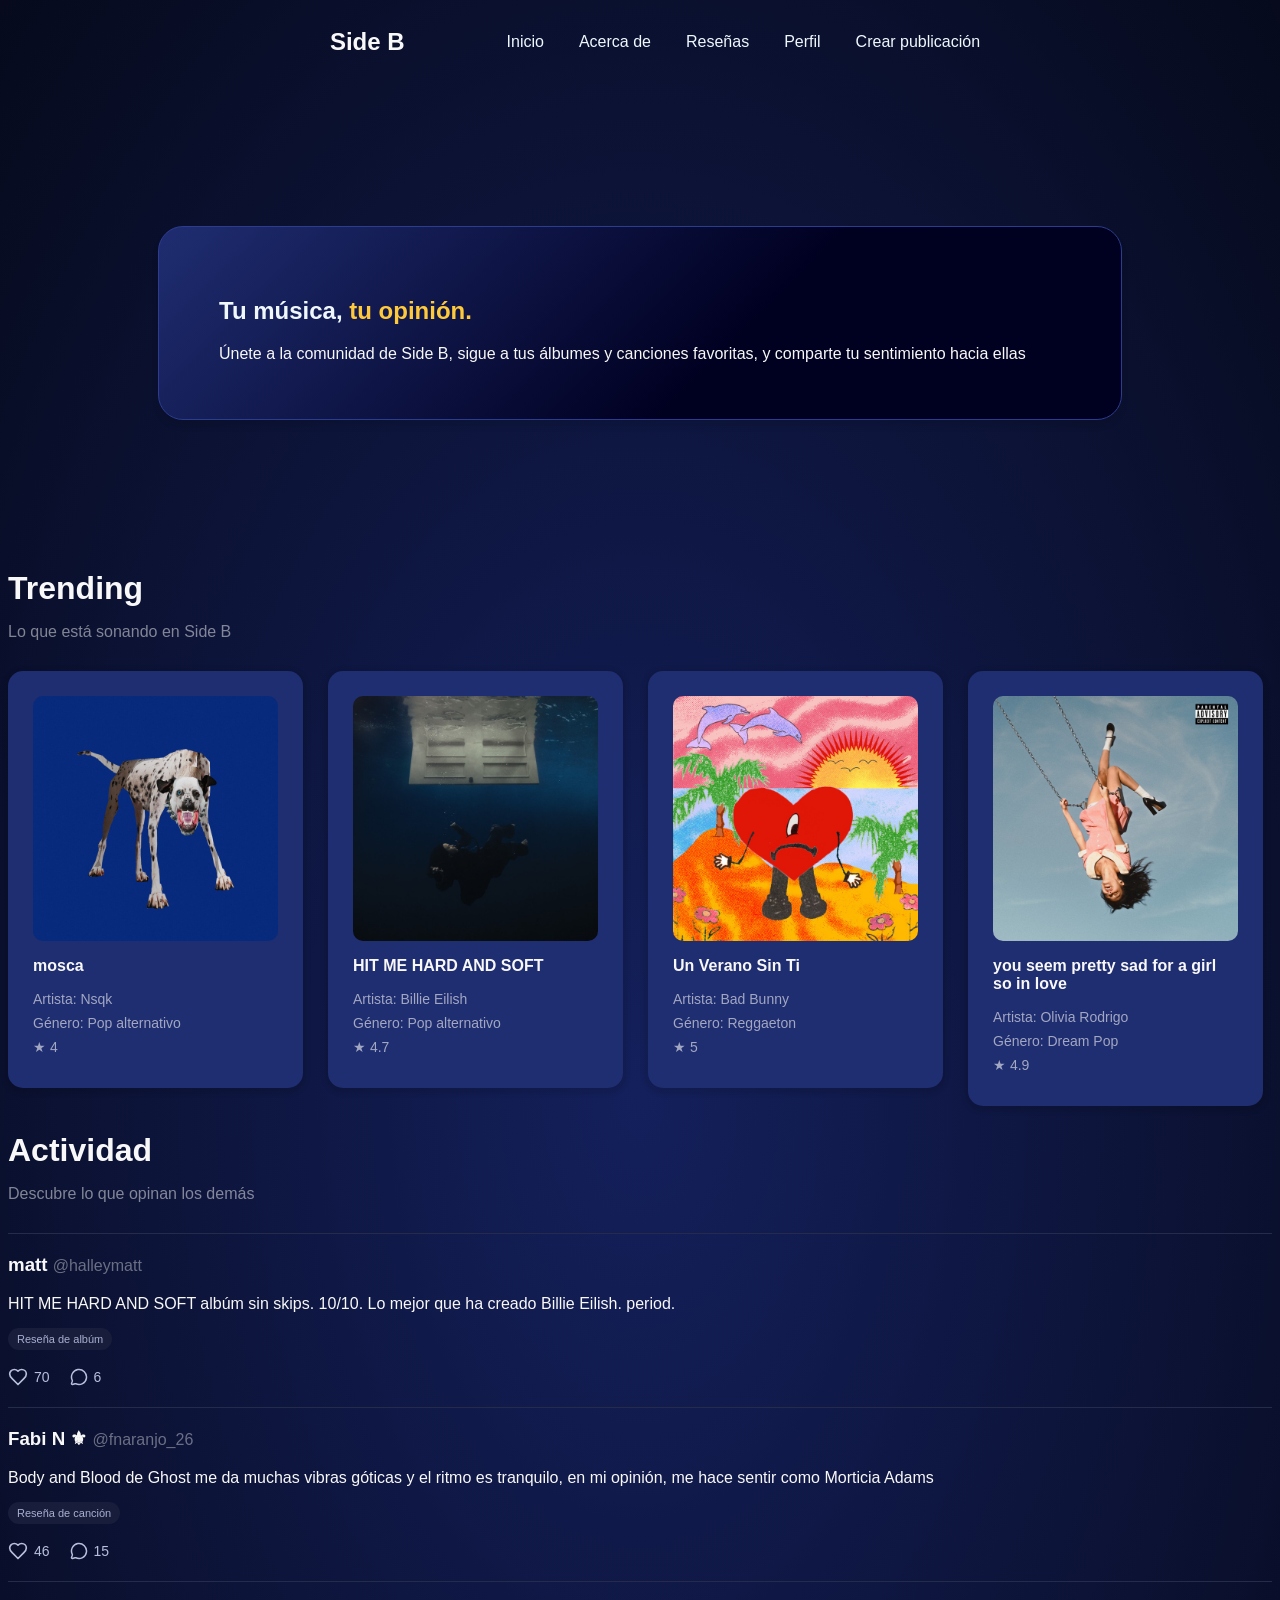
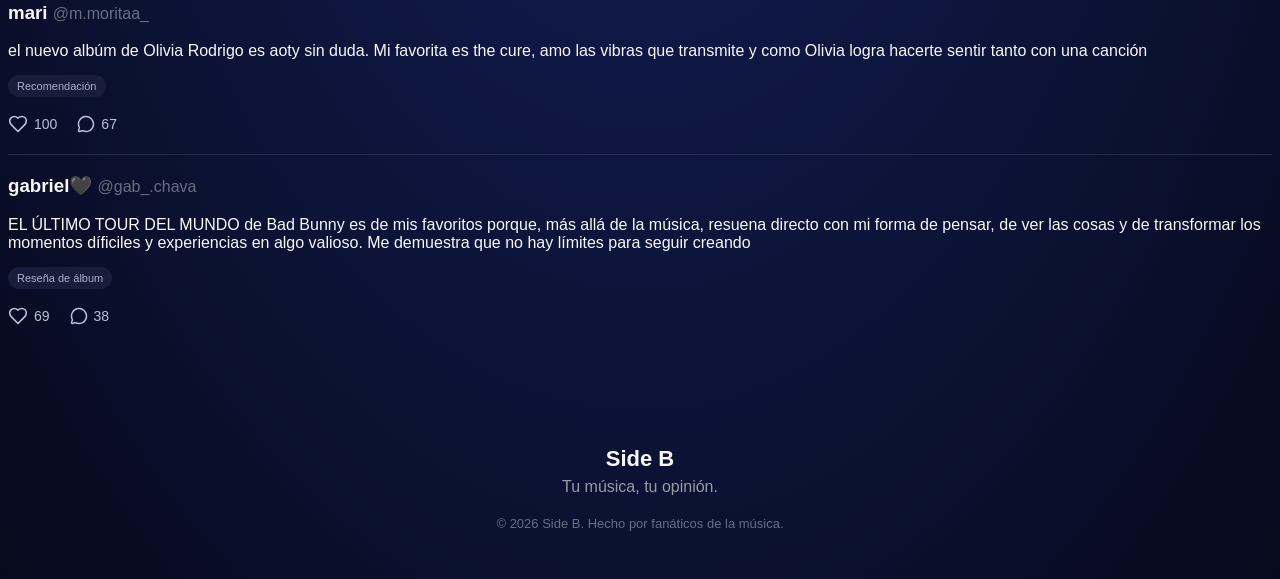
==== commit 4fd32509: "Se modifico la seccion de publicaciones y se añadieron comentarios detalalados" ====
--- a/html/index.html
+++ b/html/index.html
@@ -2,6 +2,7 @@
 <html lang="es">
 <head>
     <link rel="stylesheet" href="/css/style.css" >
+    <script src="/js/script.js" defer></script>
     <meta charset="UTF-8">
     <meta name="viewport" content="width=device-width, initial-scale=1.0">
     <title>
@@ -175,13 +176,25 @@
                 <span class="categoria">Reseña de albúm</span>
                 <!--Apartado de likes y comentarios-->
                 <div class="interacciones">
-                <span class="likes">
-                    <span class="corazon">♡</span> 70 
-                </span>
-                <span class="comentarios">
-                    <svg xmlns="http://www.w3.org/2000/svg" width="24" height="24" viewBox="0 0 24 24" fill="none" stroke="currentColor" stroke-width="2" stroke-linecap="round" stroke-linejoin="round" class="lucide lucide-message-circle preview-icon"><path d="M2.992 16.342a2 2 0 0 1 .094 1.167l-1.065 3.29a1 1 0 0 0 1.236 1.168l3.413-.998a2 2 0 0 1 1.099.092 10 10 0 1 0-4.777-4.719"/></svg>
-                6 
-                </span>
+                    <span class="likes">
+                        <button class="boton-like" type="button" aria-label="Me gusta">
+                            <svg class="corazon" xmlns="http://www.w3.org/2000/svg" width="24" height="24" viewBox="0 0 24 24" fill="none" stroke="currentColor" stroke-width="2" stroke-linecap="round" stroke-linejoin="round"><path d="M19 14c1.49-1.46 3-3.21 3-5.5A5.5 5.5 0 0 0 16.5 3c-1.76 0-3 .5-4.5 2-1.5-1.5-2.74-2-4.5-2A5.5 5.5 0 0 0 2 8.5c0 2.3 1.5 4.05 3 5.5l7 7Z"/></svg>
+                        </button>
+                        <span class="contador">70</span>
+                    </span>
+                    <span class="comentarios">
+                        <button class="boton-comentar" type="button" aria-label="Comentar">
+                            <svg xmlns="http://www.w3.org/2000/svg" width="24" height="24" viewBox="0 0 24 24" fill="none" stroke="currentColor" stroke-width="2" stroke-linecap="round" stroke-linejoin="round" class="lucide lucide-message-circle preview-icon"><path d="M2.992 16.342a2 2 0 0 1 .094 1.167l-1.065 3.29a1 1 0 0 0 1.236 1.168l3.413-.998a2 2 0 0 1 1.099.092 10 10 0 1 0-4.777-4.719"/></svg>
+                        </button>
+                        <span class="contador-comentarios">6</span>
+                    </span>
+                </div>
+                <div class="seccion-comentarios" hidden>
+                    <div class="lista-comentarios"></div>
+                    <form class="form-comentario">
+                        <input type="text" placeholder="Escribe un comentario..." required>
+                        <button type="submit">Comentar</button>
+                    </form>
                 </div>
             </article>
 
@@ -200,13 +213,25 @@
                 <span class="categoria">Reseña de canción</span>
                 <!--Apartado de likes y comentarios-->
                 <div class="interacciones">
-                <span class="likes">
-                    <span class="corazon">♡</span> 46 
-                </span>
-                <span class="comentarios">
-                    <svg xmlns="http://www.w3.org/2000/svg" width="24" height="24" viewBox="0 0 24 24" fill="none" stroke="currentColor" stroke-width="2" stroke-linecap="round" stroke-linejoin="round" class="lucide lucide-message-circle preview-icon"><path d="M2.992 16.342a2 2 0 0 1 .094 1.167l-1.065 3.29a1 1 0 0 0 1.236 1.168l3.413-.998a2 2 0 0 1 1.099.092 10 10 0 1 0-4.777-4.719"/></svg>
-                15 
-                </span>
+                    <span class="likes">
+                        <button class="boton-like" type="button" aria-label="Me gusta">
+                            <svg class="corazon" xmlns="http://www.w3.org/2000/svg" width="24" height="24" viewBox="0 0 24 24" fill="none" stroke="currentColor" stroke-width="2" stroke-linecap="round" stroke-linejoin="round"><path d="M19 14c1.49-1.46 3-3.21 3-5.5A5.5 5.5 0 0 0 16.5 3c-1.76 0-3 .5-4.5 2-1.5-1.5-2.74-2-4.5-2A5.5 5.5 0 0 0 2 8.5c0 2.3 1.5 4.05 3 5.5l7 7Z"/></svg>
+                        </button>
+                        <span class="contador">46</span>
+                    </span>
+                    <span class="comentarios">
+                        <button class="boton-comentar" type="button" aria-label="Comentar">
+                            <svg xmlns="http://www.w3.org/2000/svg" width="24" height="24" viewBox="0 0 24 24" fill="none" stroke="currentColor" stroke-width="2" stroke-linecap="round" stroke-linejoin="round" class="lucide lucide-message-circle preview-icon"><path d="M2.992 16.342a2 2 0 0 1 .094 1.167l-1.065 3.29a1 1 0 0 0 1.236 1.168l3.413-.998a2 2 0 0 1 1.099.092 10 10 0 1 0-4.777-4.719"/></svg>
+                        </button>
+                        <span class="contador-comentarios">15</span>
+                    </span>
+                </div>
+                <div class="seccion-comentarios" hidden>
+                    <div class="lista-comentarios"></div>
+                    <form class="form-comentario">
+                        <input type="text" placeholder="Escribe un comentario..." required>
+                        <button type="submit">Comentar</button>
+                    </form>
                 </div>
             </article>
             
@@ -225,13 +250,25 @@
                 <span class="categoria">Recomendación</span>
                 <!--Apartado de likes y comentarios-->
                 <div class="interacciones">
-                <span class="likes">
-                    <span class="corazon">♡</span> 100 
-                </span>
-                <span class="comentarios">
-                    <svg xmlns="http://www.w3.org/2000/svg" width="24" height="24" viewBox="0 0 24 24" fill="none" stroke="currentColor" stroke-width="2" stroke-linecap="round" stroke-linejoin="round" class="lucide lucide-message-circle preview-icon"><path d="M2.992 16.342a2 2 0 0 1 .094 1.167l-1.065 3.29a1 1 0 0 0 1.236 1.168l3.413-.998a2 2 0 0 1 1.099.092 10 10 0 1 0-4.777-4.719"/></svg>
-                67 
-                </span>
+                    <span class="likes">
+                        <button class="boton-like" type="button" aria-label="Me gusta">
+                            <svg class="corazon" xmlns="http://www.w3.org/2000/svg" width="24" height="24" viewBox="0 0 24 24" fill="none" stroke="currentColor" stroke-width="2" stroke-linecap="round" stroke-linejoin="round"><path d="M19 14c1.49-1.46 3-3.21 3-5.5A5.5 5.5 0 0 0 16.5 3c-1.76 0-3 .5-4.5 2-1.5-1.5-2.74-2-4.5-2A5.5 5.5 0 0 0 2 8.5c0 2.3 1.5 4.05 3 5.5l7 7Z"/></svg>
+                        </button>
+                        <span class="contador">100</span>
+                    </span>
+                    <span class="comentarios">
+                        <button class="boton-comentar" type="button" aria-label="Comentar">
+                            <svg xmlns="http://www.w3.org/2000/svg" width="24" height="24" viewBox="0 0 24 24" fill="none" stroke="currentColor" stroke-width="2" stroke-linecap="round" stroke-linejoin="round" class="lucide lucide-message-circle preview-icon"><path d="M2.992 16.342a2 2 0 0 1 .094 1.167l-1.065 3.29a1 1 0 0 0 1.236 1.168l3.413-.998a2 2 0 0 1 1.099.092 10 10 0 1 0-4.777-4.719"/></svg>
+                        </button>
+                        <span class="contador-comentarios">67</span>
+                    </span>
+                </div>
+                <div class="seccion-comentarios" hidden>
+                    <div class="lista-comentarios"></div>
+                    <form class="form-comentario">
+                        <input type="text" placeholder="Escribe un comentario..." required>
+                        <button type="submit">Comentar</button>
+                    </form>
                 </div>
             </article>
             
@@ -253,24 +290,35 @@
                 <span class="categoria">Reseña de álbum</span>
                 <!--Apartado de likes y comentarios-->
                 <div class="interacciones">
-                <span class="likes">
-                    <span class="corazon">♡</span> 69 
-                </span>
-                <span class="comentarios">
-                    <svg xmlns="http://www.w3.org/2000/svg" width="24" height="24" viewBox="0 0 24 24" fill="none" stroke="currentColor" stroke-width="2" stroke-linecap="round" stroke-linejoin="round" class="lucide lucide-message-circle preview-icon"><path d="M2.992 16.342a2 2 0 0 1 .094 1.167l-1.065 3.29a1 1 0 0 0 1.236 1.168l3.413-.998a2 2 0 0 1 1.099.092 10 10 0 1 0-4.777-4.719"/></svg>
-                38 
-                </span>
+                    <span class="likes">
+                        <button class="boton-like" type="button" aria-label="Me gusta">
+                            <svg class="corazon" xmlns="http://www.w3.org/2000/svg" width="24" height="24" viewBox="0 0 24 24" fill="none" stroke="currentColor" stroke-width="2" stroke-linecap="round" stroke-linejoin="round"><path d="M19 14c1.49-1.46 3-3.21 3-5.5A5.5 5.5 0 0 0 16.5 3c-1.76 0-3 .5-4.5 2-1.5-1.5-2.74-2-4.5-2A5.5 5.5 0 0 0 2 8.5c0 2.3 1.5 4.05 3 5.5l7 7Z"/></svg>
+                        </button>
+                        <span class="contador">69</span>
+                    </span>
+                    <span class="comentarios">
+                        <button class="boton-comentar" type="button" aria-label="Comentar">
+                            <svg xmlns="http://www.w3.org/2000/svg" width="24" height="24" viewBox="0 0 24 24" fill="none" stroke="currentColor" stroke-width="2" stroke-linecap="round" stroke-linejoin="round" class="lucide lucide-message-circle preview-icon"><path d="M2.992 16.342a2 2 0 0 1 .094 1.167l-1.065 3.29a1 1 0 0 0 1.236 1.168l3.413-.998a2 2 0 0 1 1.099.092 10 10 0 1 0-4.777-4.719"/></svg>
+                        </button>
+                        <span class="contador-comentarios">38</span>
+                    </span>
+                </div>
+                <div class="seccion-comentarios" hidden>
+                    <div class="lista-comentarios"></div>
+                    <form class="form-comentario">
+                        <input type="text" placeholder="Escribe un comentario..." required>
+                        <button type="submit">Comentar</button>
+                    </form>
                 </div>
             </article>
         </div>
     </main>
+    <footer>
+        <div class="footer-contenido">
+            <p class="footer-nombre">Side B</p>
+            <p class="footer-lema">Tu música, tu opinión.</p>
+            <p class="footer-copy">© 2026 Side B. Hecho por fanáticos de la música.</p>
+        </div>
+    </footer>
 </body>
- <footer>
-    <div class="footer-contenido">
-        <p class="footer-nombre">Side B</p>
-        <p class="footer-lema">Tu música, tu opinión.</p>
-        <p class="footer-copy">© 2026 Side B. Hecho por fanáticos de la música.</p>
-    </div>
-</footer>
-</html>
- +</html>
--- a/css/style.css
+++ b/css/style.css
@@ -1,24 +1,33 @@
+/* ======-----=== GENERAL ----- */
+
+/*Estilos predeterminados de la página*/
 body{
     font-family: arial;
     color: rgba(249, 248, 248);
     background: radial-gradient(#14205c, #060a1c);
-    
-}
+}
+
+/* ----- MENÚ DE NAVEGACIÓN ----- */
+
+/*Contenedor de navegación*/
 nav{
     display: flex;
     justify-content: center;
     align-items: center;
     
 }
+/*Enlaces de navegación*/
 a{
     text-decoration: none;
     color: rgb(240, 248, 255);
     transition: transform 0.3s ease;
 }
+/*Hover de enlaces de navegación*/
 a:hover{
     transform: scale(1.1);
     color: #4ee1b0;
 }
+/*Fila de navegación*/
 .navegacion{
     display: flex;
     justify-content: center;
@@ -26,14 +35,18 @@
     gap: 35px;
     padding: 0px 35px 0px 35px;
 }
+/*Título de Side B*/
 #side-b{
     padding: 0px 67px 0px 30px;
 }
+
+/* ----- PESTAÑA PRINCIPAL ----- */
+
+/*Título de la caja*/
 #biografia{
     color:aliceblue;
-    
-}
-
+}
+/*Caja de bienvenida de la página*/
 header{
     background: linear-gradient(135deg, #1f2d71, rgb(0, 0, 33) 60%);
     border: 1px solid #2c3c8f;
@@ -44,21 +57,31 @@
     padding-left: 60px;
     margin: 150px;
 }
+
+/* ----- TÍTULOS DE SECCIÓN ----- */
+
+/*Título de secciones*/
 .secciones h2{
     font-size: 32px;
     margin-bottom: 0px;
 }
+/*Subtítulo*/
 .secciones p{
     font-size: 16px;
     margin-bottom: 30px;
     opacity: 50%;
 }
+
+/* ----- ÁLBUMES ----- */
+
+/*Fila de álbumes en tendencia*/
 .albumes{
     display: flex; 
     flex-direction: row;
     gap: 25px;
     align-items: flex-start;
 }
+/*Tarjeta de álbumes*/
 .album{
     background-color:#1f2d71 ;
     padding: 25px;
@@ -69,9 +92,11 @@
     box-shadow: 0 2px 4px 4px rgba(0, 0, 0, 0.1);
     transition: transform 0.3s ease;
 }
+/*Hover de tarjetas de álbumes*/
 .album:hover{
     transform: translateY(-5px);
 }
+/*Portada de álbumes*/
 .album img{
     width: 100%;
     aspect-ratio: 1 / 1;
@@ -79,14 +104,20 @@
     border-radius: 10px;
     display: block;
 }
+/*Nombre de álbumes*/
 .album h3{
     font-size: 16px;
 }
+/*Características del álbum*/
 .album p{
     font-size: 14px;
     margin: 8px 0;
     opacity: 60%;
 }
+
+/* ----- PUBLICACIONES ----- */
+
+/*Categorías de cada publicación*/
 .categoria {
     font-size: 11px;
     color: #a9afd0;
@@ -95,6 +126,7 @@
     border-radius: 20px;
     white-space: nowrap;
 }
+/*Likes y comentarios abajo de cada publicación*/
 .interacciones{
     display: flex;
     align-items: center;
@@ -103,88 +135,177 @@
     color: #b8bfdc;
     font-size: 14px;
 }
+/*Se alinea el icono con la cantidad*/
 .likes,
 .comentarios {
     display: inline-flex;
     align-items: center;
     gap: 6px;
 }
-
+/*Tamaño del icono de like*/
 .corazon {
-    font-size: 22px;
-    line-height: 1;
-}
-
+    width: 20px;
+    height: 20px;
+}
+
+/* -----> BOTONES LIKE Y COMENTAR <----- */
+
+/*Modifica el aspecto predeterminado de los iconos*/
+.boton-like,
+.boton-comentar{
+    background: none;
+    border: none;
+    padding: 0;
+    color: inherit;
+    cursor: pointer;
+    display: flex;
+}
+/* Hover del icono de like*/
+.boton-like:hover .corazon{
+    color: #ff6b6b;
+}
+/*Rellena el like al darle click*/
+.boton-like.activo .corazon{
+    color: #ff3b4f;
+    fill: #ff3b4f;
+}
+/*Hover del icono de comentario*/
+.boton-comentar:hover{
+    color: #4ee1b0;
+}
+
+/* -----> COMENTARIOS <----- */
+
+/*Zona de publicacion separada por una línea*/
+.seccion-comentarios{
+    margin-top: 18px;
+    padding-top: 16px;
+    border-top: 1px solid #252b4a;
+}
+/*Tamaño de comentarios*/
+.comentario{
+    margin-bottom: 12px;
+    font-size: 15px;
+}
+/*Nombre de usuario en negrita (en el comentario)*/
+.comentario strong{
+    margin-right: 6px;
+}
+/*Campo de texto*/
+.form-comentario{
+    display: flex;
+    gap: 10px;
+}
+/*Campo para comentar*/
+.form-comentario input{
+    flex: 1;
+    padding: 10px 14px;
+    border-radius: 999px;
+    border: 1px solid #34439a;
+    background-color: #060a1c;
+    color: inherit;
+    font: inherit;
+}
+/*Color de boton de comentario*/
+.form-comentario button{
+    padding: 10px 20px;
+    border: none;
+    border-radius: 999px;
+    background-color: #ffc93c;
+    color: #060a1c;
+    font-weight: bold;
+    cursor: pointer;
+}
+/*Tamaño de icono de comentario*/
 .comentarios svg {
     width: 18px;
     height: 18px;
     flex-shrink: 0;
 }
+/*Línea de separación*/
 hr{
     border: none;
     border-top: 1.5px solid #252b4a;
     margin: 20px 0;
 }
+/*Nombre de usuario*/
 .username{
     opacity: 40%;
     font-weight: lighter;
     font-size: 16px;
 }
+
+/* -----> PIE DE PÁGINA <----- */
+
+/*Pie de cabeza con espaciado*/
 footer{
     margin-top: 80px;
     padding: 40px 20px;
     
     text-align: center;
 }
+/*Nombre de Side B*/
 .footer-nombre{
     font-size: 22px;
     font-weight: bold;
     margin: 0;
 }
+/*Lema de la página*/
 .footer-lema{
     opacity: 60%;
     margin: 6px 0 20px;
 }
+/*Derechos de autor*/
 .footer-copy{
     font-size: 13px;
     opacity: 40%;
     margin: 0;
 }
 
+/* -----> ACERCA DE <----- */
+
+/*Centra las 3 secciones de la página*/
 #acerca, #funciones, #idea{
     width: min(1000px, calc(100% - 60px));
     margin: 0 auto;
 }
+/*Introduccion centrada*/
 #acerca{
     padding: 90px 0 60px;
     text-align: center;
 }
+/*Título de Qué es*/
 #acerca h2{
     font-size: 36px;
     line-height: 1.1;
     margin: 0 0 25px;
 }
+/*Hace que las palabras resaltadas se vean amrillas*/
 .resaltado{
     color: #ffc93c;
 }
+/*Párrafos de la introducción*/
 #acerca p{
     max-width: 680%;
     line-height: 1.7;
     margin: 0 auto 18px;
     font-size: 19px;
 }
+/*Columnas de funciones*/
 #funciones{
     display: grid;
     grid-template-columns: repeat(3, 1fr);
     gap: 25px;
     padding-bottom: 70px;
 }
+/*Se centra el titulo de las tarjetas*/
 #funciones h2{
     grid-column: 1 / -1;
     text-align: center;
     font-size: 32px;
     margin: 0 0 15px;
 }
+/*Fondo, esquinas redondeadas y sombra en las tarjetas de funcion de Side B*/
 .tarjeta-funciones{
     background-color: rgb(30, 43, 110);
     padding: 30px;
@@ -192,9 +313,11 @@
     box-shadow: 4px 4px 10px rgba(0, 0, 0, 0.1);
     transition: transform 0.3s ease;
 }
+/*Hover en las tarjetas de las funciones de Side B*/
 .tarjeta-funciones:hover{
     transform: scale(1.02);
 }
+/*Colores de los títulos de las funciones de Side B*/
 #opiniones{
     font-size: 20px;
     color: rgb(250, 83, 117);
@@ -207,12 +330,14 @@
     font-size: 20px;
     color: rgb(83, 225, 250);
 }
+/*Idea detras de Side B*/
 #idea{
     margin-bottom: 90px;
     padding: 50px;
     background-color: rgb(0, 0, 33);
     border-radius: 20px;
 }
+/*H3 de la idea detras de Side B*/
 #idea h3{
     margin: 0 0 15px;
     font-size: 28px;
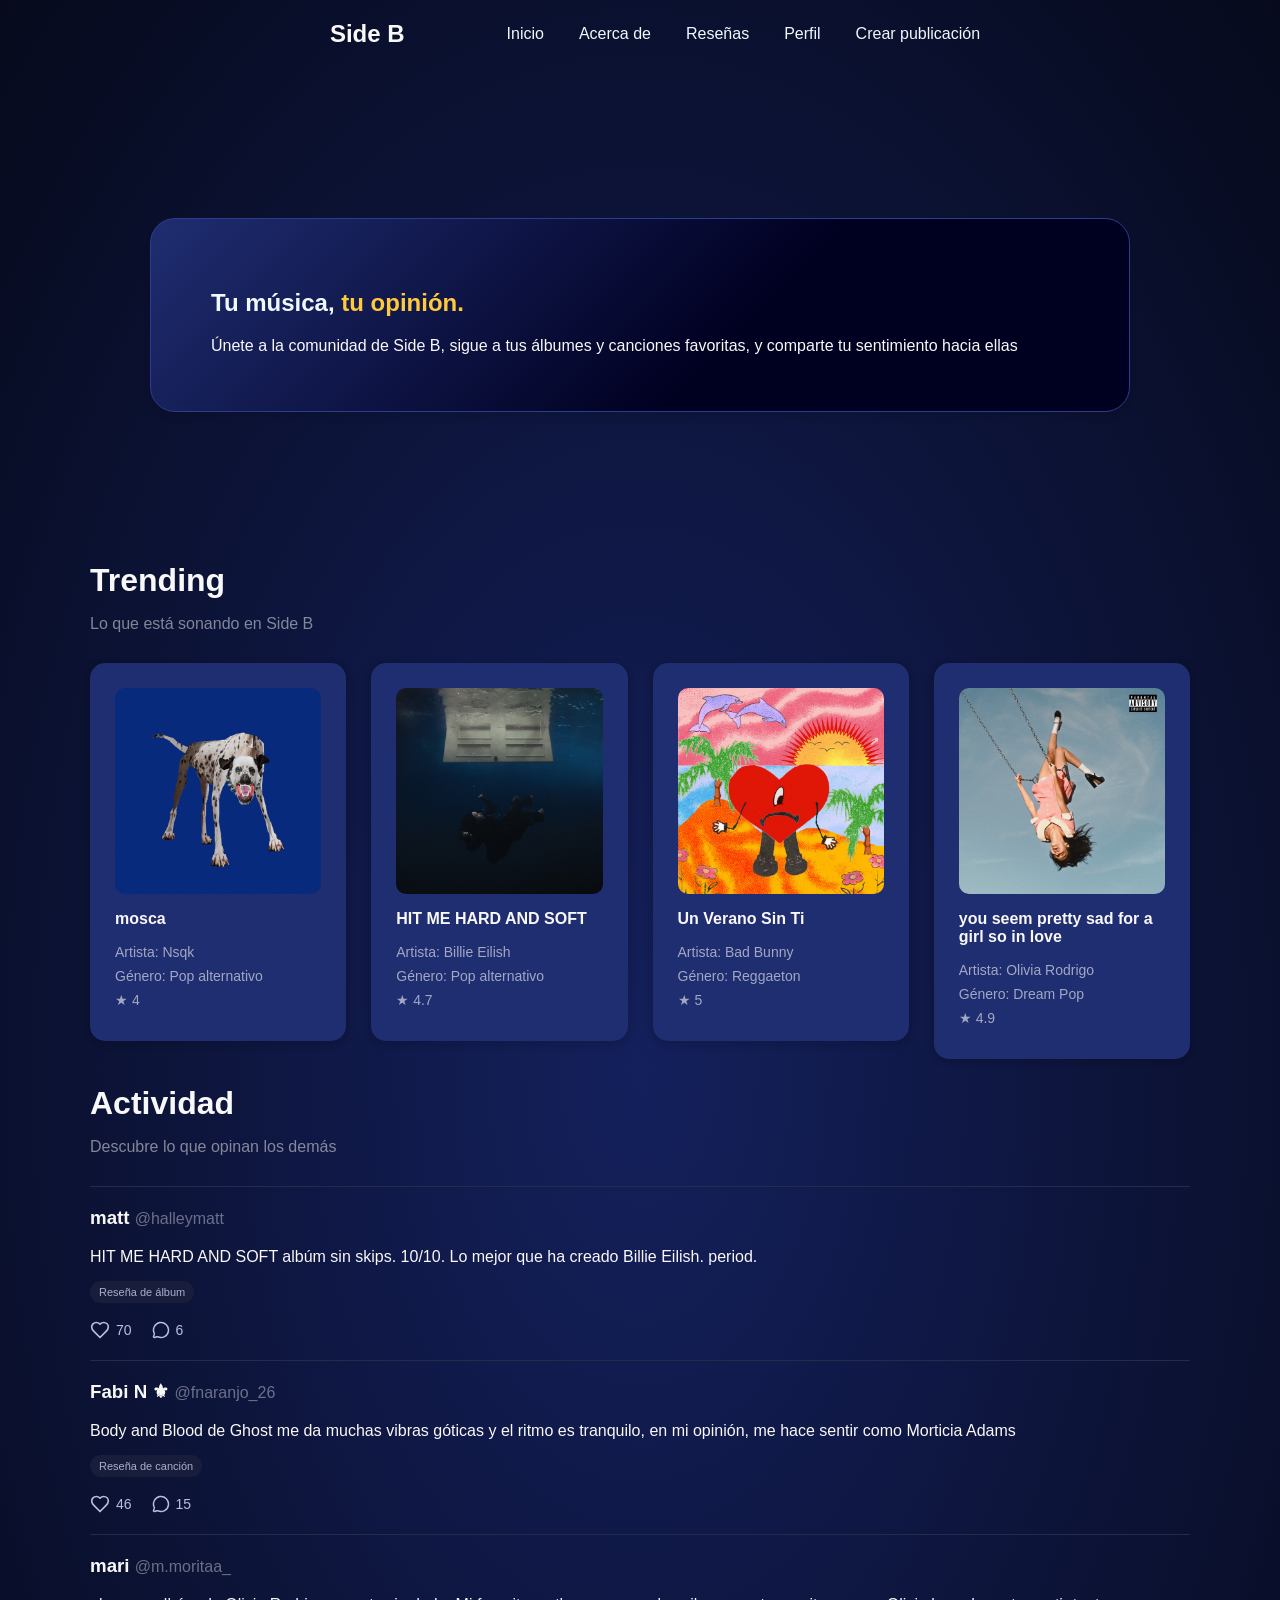
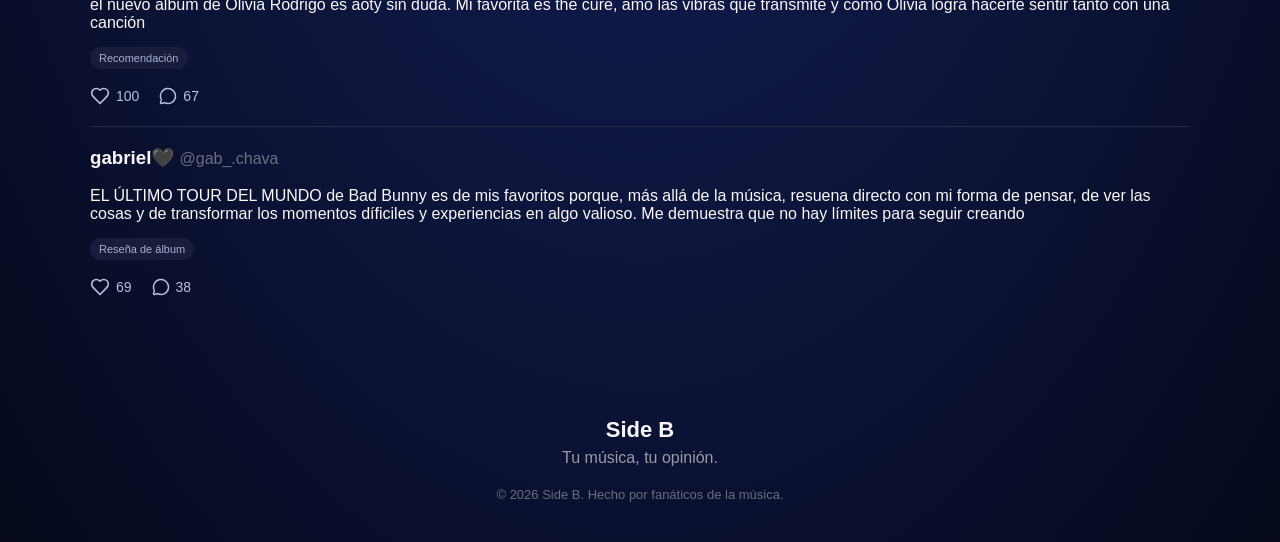
==== commit 95ed24ba: "Modificaciones por errores en la organizacion y redaccion del codigo" ====
--- a/html/index.html
+++ b/html/index.html
@@ -162,7 +162,7 @@
         </section>
 
         <!--Publicaciones de la comunidad-->
-        <div class="publicaciones">
+        <div class="publicaciones" id="lista-inicio">
             <article class="publicacion">
                 <!--Nombre de usuario-->
                 <h3>
--- a/css/style.css
+++ b/css/style.css
@@ -1,12 +1,20 @@
-/* ======-----=== GENERAL ----- */
+*, *::before, *::after{
+    box-sizing: border-box;
+}
+/* ----- GENERAL ----- */
 
 /*Estilos predeterminados de la página*/
 body{
     font-family: arial;
     color: rgba(249, 248, 248);
     background: radial-gradient(#14205c, #060a1c);
-}
-
+    margin: 0;
+    min-height: 100vh;
+}
+main{
+    width: min(1100px, calc(100% - 60px));
+    margin: 0 auto;
+}
 /* ----- MENÚ DE NAVEGACIÓN ----- */
 
 /*Contenedor de navegación*/
@@ -341,4 +349,180 @@
 #idea h3{
     margin: 0 0 15px;
     font-size: 28px;
+}
+
+/* -----> PERFIL <----- */
+
+/* Contenedor de todo el perfil: ancho máximo y centrado en la página */
+#perfil{
+    width: min(800px, calc(100% - 60px));
+    margin: 0 auto;
+    padding-top: 40px;
+}
+/*Texto del perifl centrado*/
+.perfil-cabecera{
+    text-align: center;
+}
+/*Foto de perfil como circulo*/
+.foto-perfil{
+    width: 130px;
+    height: 130px;
+    object-fit: cover;
+    border-radius: 50%;
+    border: 4px solid #ffc93c;
+}
+/*Nombre de usuario debajo de la foto*/
+.nombre-perfil{
+    font-size: 28px;
+    margin: 16px 0 4px;
+}
+/*Usuario*/
+.usuario-perfil{
+    margin: 0 0 16px;
+    font-size: 16px;
+    opacity: 50%;
+}
+/*Biografía del perfil*/
+.bio-perfil{
+    max-width: 500px;
+    margin: 0 auto;
+    line-height: 1.6;
+}
+/*Títulos de cada parte del perfil*/
+.favoritos > h3,
+.mis-publicaciones > h3{
+    margin: 40px 0 16px;
+    padding-bottom: 8px;
+    border-bottom: 1px solid #252b4a;
+    font-size: 20px;
+    font-weight: normal;
+    opacity: 70%;
+}
+/*Favoritos del perfil*/
+.favoritos .albumes{
+    display: grid;
+    grid-template-columns: repeat(4, 1fr);
+    gap: 12px;
+}
+/*Portadas de favoritos*/
+.favoritos .albumes img{
+    width: 100%;
+    aspect-ratio: 1 / 1;
+    object-fit: cover;
+    border-radius: 10px;
+    display: block;
+    transition: transform 0.3s ease;
+}
+/*Hover de favoritos*/
+.favoritos .albumes img:hover{
+    transform: translateY(-5px);
+}
+/*Espaciado a los lados en RESEÑAS*/
+.feed-resenas{
+    width: min(800px, calc(100% - 60px));
+    margin: 0 auto;
+    padding-top: 40px;
+}
+
+/* ---- CREAR PUBLICACION ---- */
+
+/*Contenedor de form centrado*/
+#crear-publicacion{
+    width: min(640px, calc(100% - 60px));
+    margin: 60px auto 0;
+    padding: 35px;
+    background-color: #1f2d71;
+    border-radius: 20px;
+    box-shadow: 0 2px 4px 4px rgba(0, 0, 0, 0.1);
+    box-sizing: border-box;
+}
+/*Titulo de contenedor*/
+#crear-publicacion h2{
+    margin: 0 0 25px;
+    font-size: 32px;
+}
+/*Formulario organizado uno arriba del otro*/
+#crear-publicacion form{
+    display: grid;
+    gap: 8px;
+}
+/*Titulos de cada campo*/
+#crear-publicacion label{
+    margin-top: 12px;
+    font-size: 15px;
+    color: #b8bfdc;
+}
+/*Label 1*/
+#crear-publicacion label:first-of-type{
+    margin-top: 0;
+}
+/*Posicion de textarea y selector de categoria*/
+#crear-publicacion textarea,
+#crear-publicacion select{
+    width: 100%;
+    padding: 12px 14px;
+    box-sizing: border-box;
+    background-color: #060a1c;
+    color: inherit;
+    font: inherit;
+    border: 1px solid #34439a;
+    border-radius: 12px;
+}
+/*Altura del textarea*/
+#crear-publicacion textarea{
+    min-height: 140px;
+    resize: vertical;
+}
+/*Focus al darle click al campo*/
+#crear-publicacion textarea:focus,
+#crear-publicacion select:focus{
+    outline: 2px solid #4ee1b0;
+    border-color: #4ee1b0;
+}
+/*Boton publicar*/
+#crear-publicacion button{
+    justify-self: start;
+    margin-top: 16px;
+    padding: 12px 28px;
+    border: none;
+    border-radius: 999px;
+    background-color: #ffc93c;
+    color: #060a1c;
+    font: inherit;
+    font-weight: bold;
+    cursor: pointer;
+    transition: transform 0.3s ease;
+}
+/*Hover del boton de publicar*/
+#crear-publicacion button:hover{
+    transform: translateY(-3px);
+}
+@media (max-width: 800px){
+
+    /* Menú: los enlaces pasan a varias líneas y el título queda arriba, centrado */
+    .navegacion{
+        flex-wrap: wrap;
+        gap: 12px 22px;
+        padding: 0 15px 15px;
+    }
+    #side-b{
+        width: 100%;
+        padding: 0;
+        text-align: center;
+    }
+
+    /* Caja del inicio: menos relleno para que el texto tenga espacio */
+    header{
+        padding: 30px;
+    }
+
+    /* Las 3 tarjetas de "Acerca de" pasan a una sola columna */
+    #funciones{
+        grid-template-columns: 1fr;
+    }
+
+    /* Bloque final de "Acerca de": menos relleno */
+    #idea{
+        padding: 30px;
+    }
 }
